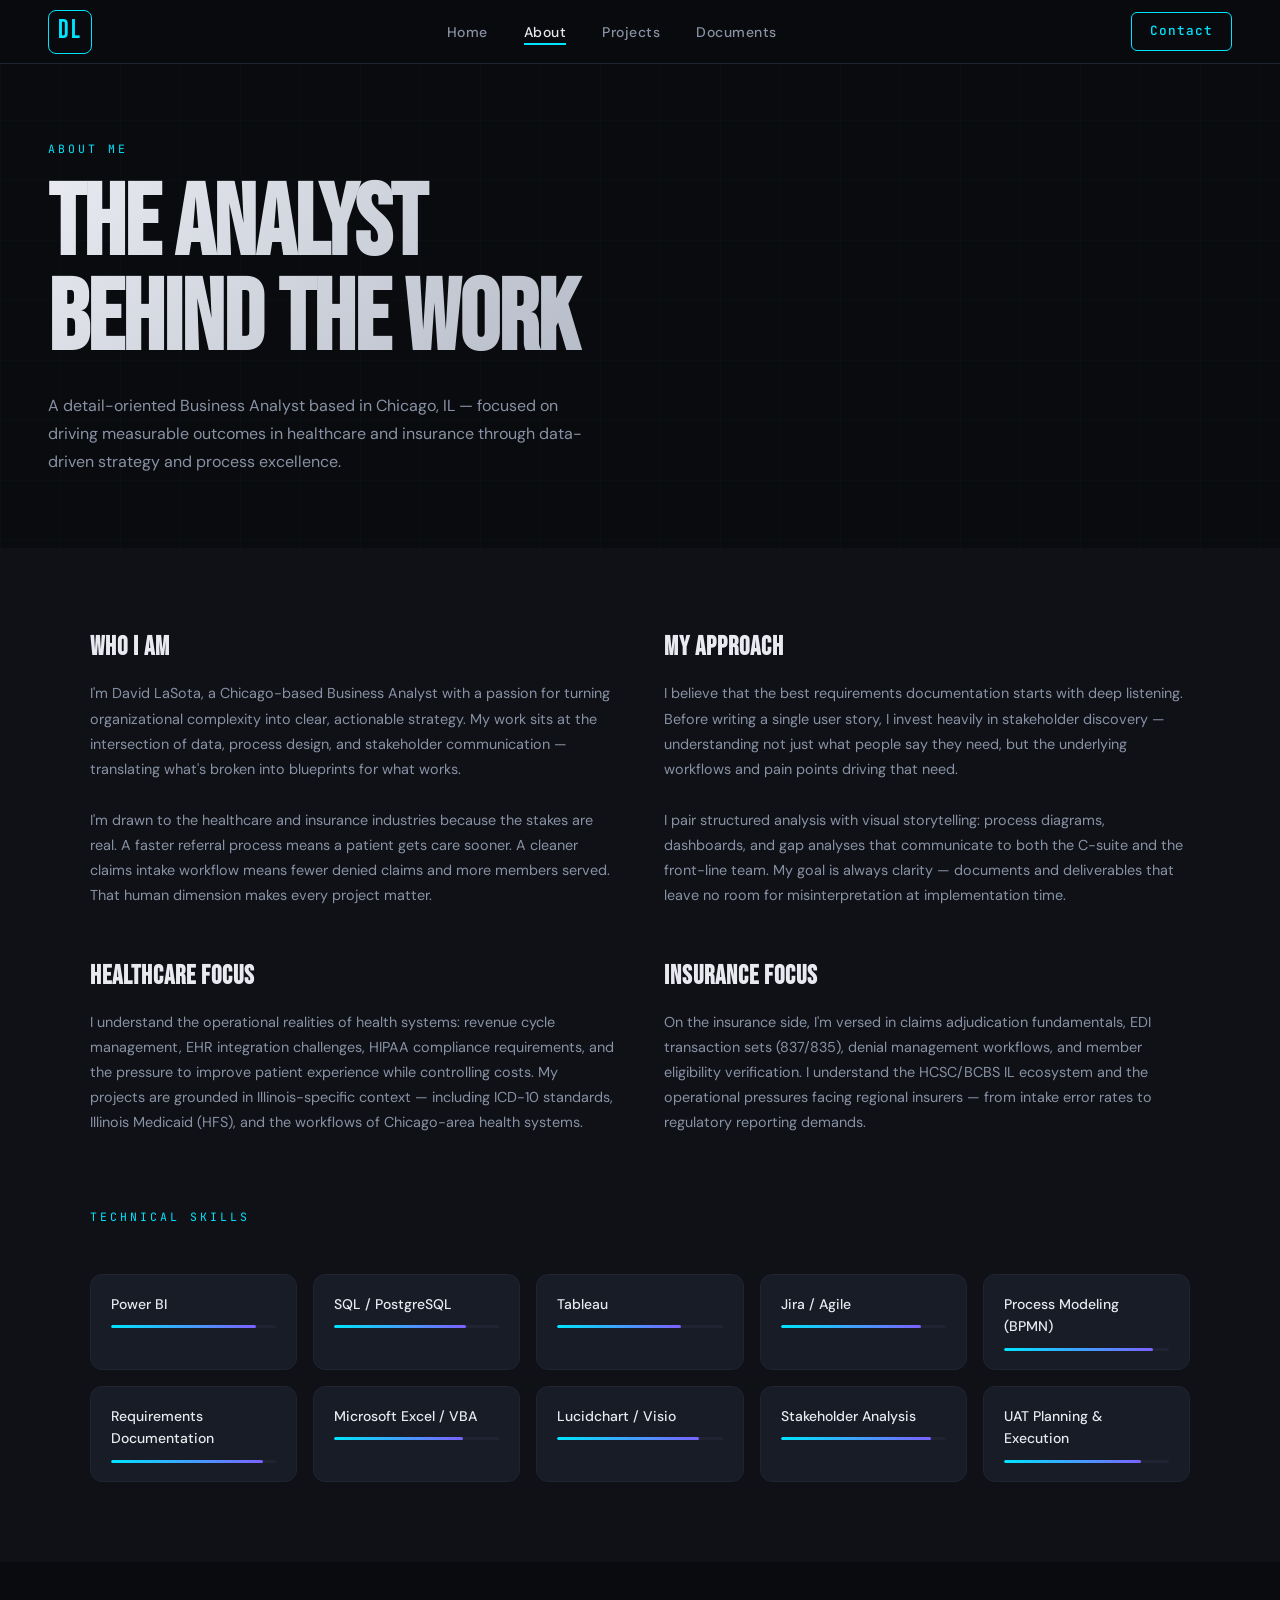
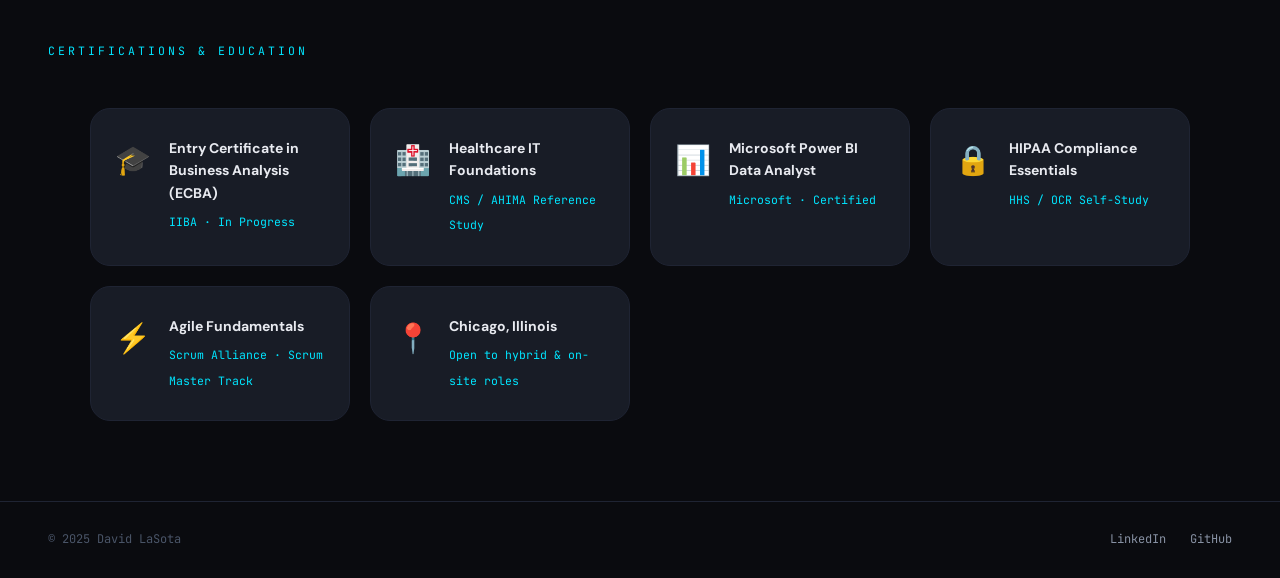
==== about.html @ 60f1cc3e "Add files via upload" ====
<!DOCTYPE html>
<html lang="en">
<head>
  <meta charset="UTF-8" />
  <meta name="viewport" content="width=device-width, initial-scale=1.0"/>
  <title>About | David LaSota</title>
  <link rel="preconnect" href="https://fonts.googleapis.com">
  <link rel="preconnect" href="https://fonts.gstatic.com" crossorigin>
  <link href="https://fonts.googleapis.com/css2?family=Bebas+Neue&family=DM+Sans:wght@300;400;500&family=JetBrains+Mono:wght@400;500&display=swap" rel="stylesheet">
  <link rel="stylesheet" href="style.css">
</head>
<body>

  <nav class="navbar">
    <div class="nav-logo">DL</div>
    <ul class="nav-links">
      <li><a href="index.html">Home</a></li>
      <li><a href="about.html" class="active">About</a></li>
      <li><a href="projects.html">Projects</a></li>
      <li><a href="documents.html">Documents</a></li>
    </ul>
    <a href="mailto:david.lasota@email.com" class="nav-cta">Contact</a>
  </nav>

  <!-- PAGE HERO -->
  <section class="page-hero">
    <div class="page-hero-inner">
      <div class="page-tag animate-in" style="animation-delay:0.1s">About Me</div>
      <h1 class="page-title animate-in" style="animation-delay:0.2s">The Analyst<br>Behind the Work</h1>
      <p class="page-desc animate-in" style="animation-delay:0.35s">
        A detail-oriented Business Analyst based in Chicago, IL — focused on driving measurable
        outcomes in healthcare and insurance through data-driven strategy and process excellence.
      </p>
    </div>
  </section>

  <!-- ABOUT BODY -->
  <section class="about-body">
    <div class="about-grid">
      <div class="about-block animate-slide" style="animation-delay:0.1s">
        <h3>Who I Am</h3>
        <p>
          I'm David LaSota, a Chicago-based Business Analyst with a passion for turning
          organizational complexity into clear, actionable strategy. My work sits at the
          intersection of data, process design, and stakeholder communication — translating
          what's broken into blueprints for what works.
        </p>
        <br>
        <p>
          I'm drawn to the healthcare and insurance industries because the stakes are real.
          A faster referral process means a patient gets care sooner. A cleaner claims intake
          workflow means fewer denied claims and more members served. That human dimension
          makes every project matter.
        </p>
      </div>

      <div class="about-block animate-slide" style="animation-delay:0.25s">
        <h3>My Approach</h3>
        <p>
          I believe that the best requirements documentation starts with deep listening.
          Before writing a single user story, I invest heavily in stakeholder discovery —
          understanding not just what people say they need, but the underlying workflows
          and pain points driving that need.
        </p>
        <br>
        <p>
          I pair structured analysis with visual storytelling: process diagrams, dashboards,
          and gap analyses that communicate to both the C-suite and the front-line team.
          My goal is always clarity — documents and deliverables that leave no room for
          misinterpretation at implementation time.
        </p>
      </div>

      <div class="about-block animate-slide" style="animation-delay:0.4s">
        <h3>Healthcare Focus</h3>
        <p>
          I understand the operational realities of health systems: revenue cycle management,
          EHR integration challenges, HIPAA compliance requirements, and the pressure to
          improve patient experience while controlling costs. My projects are grounded in
          Illinois-specific context — including ICD-10 standards, Illinois Medicaid (HFS),
          and the workflows of Chicago-area health systems.
        </p>
      </div>

      <div class="about-block animate-slide" style="animation-delay:0.55s">
        <h3>Insurance Focus</h3>
        <p>
          On the insurance side, I'm versed in claims adjudication fundamentals, EDI
          transaction sets (837/835), denial management workflows, and member eligibility
          verification. I understand the HCSC/BCBS IL ecosystem and the operational pressures
          facing regional insurers — from intake error rates to regulatory reporting demands.
        </p>
      </div>
    </div>

    <!-- SKILLS -->
    <div class="skills-section">
      <div class="section-label">Technical Skills</div>
      <div class="skills-grid">
        <div class="skill-item animate-slide" style="animation-delay:0.1s">
          <div class="skill-name">Power BI</div>
          <div class="skill-bar"><div class="skill-fill" style="width:88%"></div></div>
        </div>
        <div class="skill-item animate-slide" style="animation-delay:0.15s">
          <div class="skill-name">SQL / PostgreSQL</div>
          <div class="skill-bar"><div class="skill-fill" style="width:80%"></div></div>
        </div>
        <div class="skill-item animate-slide" style="animation-delay:0.2s">
          <div class="skill-name">Tableau</div>
          <div class="skill-bar"><div class="skill-fill" style="width:75%"></div></div>
        </div>
        <div class="skill-item animate-slide" style="animation-delay:0.25s">
          <div class="skill-name">Jira / Agile</div>
          <div class="skill-bar"><div class="skill-fill" style="width:85%"></div></div>
        </div>
        <div class="skill-item animate-slide" style="animation-delay:0.3s">
          <div class="skill-name">Process Modeling (BPMN)</div>
          <div class="skill-bar"><div class="skill-fill" style="width:90%"></div></div>
        </div>
        <div class="skill-item animate-slide" style="animation-delay:0.35s">
          <div class="skill-name">Requirements Documentation</div>
          <div class="skill-bar"><div class="skill-fill" style="width:92%"></div></div>
        </div>
        <div class="skill-item animate-slide" style="animation-delay:0.4s">
          <div class="skill-name">Microsoft Excel / VBA</div>
          <div class="skill-bar"><div class="skill-fill" style="width:78%"></div></div>
        </div>
        <div class="skill-item animate-slide" style="animation-delay:0.45s">
          <div class="skill-name">Lucidchart / Visio</div>
          <div class="skill-bar"><div class="skill-fill" style="width:86%"></div></div>
        </div>
        <div class="skill-item animate-slide" style="animation-delay:0.5s">
          <div class="skill-name">Stakeholder Analysis</div>
          <div class="skill-bar"><div class="skill-fill" style="width:91%"></div></div>
        </div>
        <div class="skill-item animate-slide" style="animation-delay:0.55s">
          <div class="skill-name">UAT Planning & Execution</div>
          <div class="skill-bar"><div class="skill-fill" style="width:83%"></div></div>
        </div>
      </div>
    </div>
  </section>

  <!-- CERTIFICATIONS -->
  <section class="cert-section">
    <div class="section-label">Certifications &amp; Education</div>
    <div class="cert-grid">
      <div class="cert-card animate-slide" style="animation-delay:0.1s">
        <div class="cert-icon">🎓</div>
        <div class="cert-info">
          <strong>Entry Certificate in Business Analysis (ECBA)</strong>
          <span>IIBA · In Progress</span>
        </div>
      </div>
      <div class="cert-card animate-slide" style="animation-delay:0.2s">
        <div class="cert-icon">🏥</div>
        <div class="cert-info">
          <strong>Healthcare IT Foundations</strong>
          <span>CMS / AHIMA Reference Study</span>
        </div>
      </div>
      <div class="cert-card animate-slide" style="animation-delay:0.3s">
        <div class="cert-icon">📊</div>
        <div class="cert-info">
          <strong>Microsoft Power BI Data Analyst</strong>
          <span>Microsoft · Certified</span>
        </div>
      </div>
      <div class="cert-card animate-slide" style="animation-delay:0.4s">
        <div class="cert-icon">🔒</div>
        <div class="cert-info">
          <strong>HIPAA Compliance Essentials</strong>
          <span>HHS / OCR Self-Study</span>
        </div>
      </div>
      <div class="cert-card animate-slide" style="animation-delay:0.5s">
        <div class="cert-icon">⚡</div>
        <div class="cert-info">
          <strong>Agile Fundamentals</strong>
          <span>Scrum Alliance · Scrum Master Track</span>
        </div>
      </div>
      <div class="cert-card animate-slide" style="animation-delay:0.6s">
        <div class="cert-icon">📍</div>
        <div class="cert-info">
          <strong>Chicago, Illinois</strong>
          <span>Open to hybrid &amp; on-site roles</span>
        </div>
      </div>
    </div>
  </section>

  <footer>
    <span>© 2025 David LaSota</span>
    <div class="footer-links">
      <a href="https://linkedin.com" target="_blank">LinkedIn</a>
      <a href="https://github.com" target="_blank">GitHub</a>
    </div>
  </footer>

</body>
</html>
---- style.css ----
/* ===========================
   DAVID LASOTA PORTFOLIO
   Dark · Bold · Modern
   =========================== */

*, *::before, *::after { box-sizing: border-box; margin: 0; padding: 0; }

:root {
  --bg:        #0a0b0f;
  --bg2:       #0f1117;
  --bg3:       #13161e;
  --surface:   #181c26;
  --border:    #1f2433;
  --accent:    #00e5ff;
  --accent2:   #ff4d6d;
  --accent3:   #7b61ff;
  --text:      #e8eaf0;
  --text-dim:  #8892a4;
  --text-mute: #4a5568;
  --font-display: 'Bebas Neue', sans-serif;
  --font-body:    'DM Sans', sans-serif;
  --font-mono:    'JetBrains Mono', monospace;
  --radius:    12px;
  --radius-lg: 20px;
}

html { scroll-behavior: smooth; }

body {
  background: var(--bg);
  color: var(--text);
  font-family: var(--font-body);
  font-size: 16px;
  line-height: 1.6;
  overflow-x: hidden;
}

a { color: inherit; text-decoration: none; }
img { max-width: 100%; }

/* ── SCROLLBAR ── */
::-webkit-scrollbar { width: 6px; }
::-webkit-scrollbar-track { background: var(--bg); }
::-webkit-scrollbar-thumb { background: var(--border); border-radius: 3px; }

/* ══════════════════════════
   NAVBAR
══════════════════════════ */
.navbar {
  position: fixed;
  top: 0; left: 0; right: 0;
  z-index: 100;
  display: flex;
  align-items: center;
  justify-content: space-between;
  padding: 0 48px;
  height: 64px;
  background: rgba(10, 11, 15, 0.85);
  backdrop-filter: blur(20px);
  border-bottom: 1px solid var(--border);
}

.nav-logo {
  font-family: var(--font-display);
  font-size: 1.6rem;
  letter-spacing: 2px;
  color: var(--accent);
  width: 44px;
  height: 44px;
  border: 1.5px solid var(--accent);
  display: flex;
  align-items: center;
  justify-content: center;
  border-radius: 8px;
}

.nav-links {
  display: flex;
  list-style: none;
  gap: 36px;
}

.nav-links a {
  font-size: 0.875rem;
  font-weight: 500;
  color: var(--text-dim);
  letter-spacing: 0.5px;
  transition: color 0.2s;
  position: relative;
}

.nav-links a::after {
  content: '';
  position: absolute;
  bottom: -4px; left: 0;
  width: 0; height: 1.5px;
  background: var(--accent);
  transition: width 0.25s ease;
}

.nav-links a:hover, .nav-links a.active {
  color: var(--text);
}
.nav-links a:hover::after, .nav-links a.active::after {
  width: 100%;
}

.nav-cta {
  font-size: 0.8rem;
  font-weight: 500;
  font-family: var(--font-mono);
  letter-spacing: 1px;
  color: var(--accent);
  border: 1px solid var(--accent);
  padding: 8px 18px;
  border-radius: 6px;
  transition: background 0.2s, color 0.2s;
}
.nav-cta:hover {
  background: var(--accent);
  color: var(--bg);
}

/* ══════════════════════════
   HERO
══════════════════════════ */
.hero {
  min-height: 100vh;
  display: flex;
  flex-direction: column;
  justify-content: center;
  padding: 120px 48px 80px;
  position: relative;
  overflow: hidden;
}

.hero-bg-grid {
  position: absolute;
  inset: 0;
  background-image:
    linear-gradient(rgba(0,229,255,0.03) 1px, transparent 1px),
    linear-gradient(90deg, rgba(0,229,255,0.03) 1px, transparent 1px);
  background-size: 60px 60px;
  pointer-events: none;
}

.hero-accent-line {
  position: absolute;
  top: 0; left: 48px;
  width: 1px;
  height: 100%;
  background: linear-gradient(to bottom, transparent, var(--accent), transparent);
  opacity: 0.3;
}

.hero-tag {
  display: inline-flex;
  align-items: center;
  gap: 8px;
  font-family: var(--font-mono);
  font-size: 0.78rem;
  color: var(--accent);
  letter-spacing: 2px;
  text-transform: uppercase;
  margin-bottom: 24px;
}

.dot {
  width: 6px; height: 6px;
  border-radius: 50%;
  background: var(--accent);
  animation: pulse 2s ease-in-out infinite;
}

@keyframes pulse {
  0%, 100% { opacity: 1; transform: scale(1); }
  50% { opacity: 0.4; transform: scale(0.7); }
}

.hero-name {
  font-family: var(--font-display);
  font-size: clamp(72px, 12vw, 160px);
  line-height: 0.9;
  letter-spacing: -2px;
  color: var(--text);
  margin-bottom: 32px;
  background: linear-gradient(135deg, #e8eaf0 0%, #8892a4 100%);
  -webkit-background-clip: text;
  -webkit-text-fill-color: transparent;
  background-clip: text;
}

.hero-sub {
  font-size: 1.15rem;
  color: var(--text-dim);
  font-weight: 300;
  line-height: 1.7;
  max-width: 480px;
  margin-bottom: 44px;
}

.accent {
  color: var(--accent);
  font-weight: 500;
  -webkit-text-fill-color: var(--accent);
}

.hero-actions {
  display: flex;
  gap: 16px;
  margin-bottom: 80px;
}

.btn-primary {
  background: var(--accent);
  color: var(--bg);
  font-family: var(--font-mono);
  font-size: 0.82rem;
  font-weight: 500;
  letter-spacing: 1px;
  padding: 14px 28px;
  border-radius: 8px;
  transition: transform 0.2s, box-shadow 0.2s;
}
.btn-primary:hover {
  transform: translateY(-2px);
  box-shadow: 0 8px 30px rgba(0,229,255,0.3);
}

.btn-ghost {
  color: var(--text-dim);
  font-family: var(--font-mono);
  font-size: 0.82rem;
  letter-spacing: 1px;
  padding: 14px 28px;
  border-radius: 8px;
  border: 1px solid var(--border);
  transition: border-color 0.2s, color 0.2s;
}
.btn-ghost:hover {
  border-color: var(--text-dim);
  color: var(--text);
}

.hero-stats {
  display: flex;
  align-items: center;
  gap: 40px;
  padding: 28px 0;
  border-top: 1px solid var(--border);
  max-width: 480px;
}

.stat { display: flex; flex-direction: column; }
.stat-num {
  font-family: var(--font-display);
  font-size: 2rem;
  color: var(--accent);
  line-height: 1;
}
.stat-label {
  font-size: 0.75rem;
  color: var(--text-mute);
  letter-spacing: 0.5px;
  margin-top: 4px;
}
.stat-divider {
  width: 1px;
  height: 36px;
  background: var(--border);
}

/* ══════════════════════════
   PILLARS
══════════════════════════ */
.pillars {
  padding: 100px 48px;
  background: var(--bg2);
  position: relative;
}

.section-label {
  font-family: var(--font-mono);
  font-size: 0.72rem;
  letter-spacing: 3px;
  text-transform: uppercase;
  color: var(--accent);
  margin-bottom: 48px;
}

.pillars-grid {
  display: grid;
  grid-template-columns: repeat(auto-fit, minmax(280px, 1fr));
  gap: 24px;
}

.pillar-card {
  background: var(--surface);
  border: 1px solid var(--border);
  border-radius: var(--radius-lg);
  padding: 36px 32px;
  transition: border-color 0.3s, transform 0.3s;
  position: relative;
  overflow: hidden;
}

.pillar-card::before {
  content: '';
  position: absolute;
  top: 0; left: 0; right: 0;
  height: 2px;
  background: linear-gradient(90deg, var(--accent), var(--accent3));
  transform: scaleX(0);
  transform-origin: left;
  transition: transform 0.4s ease;
}

.pillar-card:hover {
  border-color: rgba(0,229,255,0.3);
  transform: translateY(-4px);
}
.pillar-card:hover::before {
  transform: scaleX(1);
}

.pillar-icon {
  width: 52px; height: 52px;
  border-radius: 12px;
  background: rgba(0,229,255,0.08);
  border: 1px solid rgba(0,229,255,0.15);
  display: flex;
  align-items: center;
  justify-content: center;
  color: var(--accent);
  margin-bottom: 24px;
}

.pillar-card h3 {
  font-family: var(--font-display);
  font-size: 1.8rem;
  letter-spacing: 1px;
  color: var(--text);
  margin-bottom: 14px;
}

.pillar-card p {
  font-size: 0.9rem;
  color: var(--text-dim);
  line-height: 1.7;
  margin-bottom: 24px;
}

.pillar-skills {
  display: flex;
  flex-wrap: wrap;
  gap: 8px;
}

.pillar-skills span {
  font-family: var(--font-mono);
  font-size: 0.72rem;
  color: var(--accent);
  border: 1px solid rgba(0,229,255,0.2);
  padding: 4px 10px;
  border-radius: 4px;
  background: rgba(0,229,255,0.05);
}

/* ══════════════════════════
   INDUSTRIES
══════════════════════════ */
.industries {
  padding: 100px 48px;
  background: var(--bg);
}

.industries-grid {
  display: grid;
  grid-template-columns: 1fr 1fr;
  gap: 24px;
}

.industry-card {
  position: relative;
  border-radius: var(--radius-lg);
  padding: 52px 48px;
  overflow: hidden;
  border: 1px solid var(--border);
  min-height: 380px;
  display: flex;
  align-items: flex-end;
  transition: border-color 0.3s;
}

.industry-card.healthcare {
  background: linear-gradient(135deg, #0d1f2d 0%, #0a1520 100%);
}

.industry-card.insurance {
  background: linear-gradient(135deg, #1a0d2d 0%, #12091e 100%);
}

.industry-card.healthcare:hover { border-color: rgba(0,229,255,0.4); }
.industry-card.insurance:hover { border-color: rgba(123,97,255,0.4); }

.industry-bg-text {
  position: absolute;
  top: 20px; right: -10px;
  font-family: var(--font-display);
  font-size: 7rem;
  letter-spacing: 8px;
  color: rgba(255,255,255,0.03);
  pointer-events: none;
  user-select: none;
  white-space: nowrap;
}

.industry-content { position: relative; z-index: 1; width: 100%; }

.industry-tag {
  display: inline-block;
  font-family: var(--font-mono);
  font-size: 0.7rem;
  letter-spacing: 2px;
  text-transform: uppercase;
  padding: 4px 12px;
  border-radius: 4px;
  margin-bottom: 20px;
}

.healthcare .industry-tag {
  background: rgba(0,229,255,0.1);
  color: var(--accent);
  border: 1px solid rgba(0,229,255,0.2);
}

.insurance .industry-tag {
  background: rgba(123,97,255,0.1);
  color: var(--accent3);
  border: 1px solid rgba(123,97,255,0.2);
}

.industry-content h2 {
  font-family: var(--font-display);
  font-size: 2.8rem;
  line-height: 1.05;
  letter-spacing: 1px;
  color: var(--text);
  margin-bottom: 14px;
}

.industry-content p {
  font-size: 0.875rem;
  color: var(--text-dim);
  line-height: 1.7;
  max-width: 360px;
  margin-bottom: 28px;
}

.industry-metrics {
  display: flex;
  gap: 32px;
  margin-bottom: 28px;
}

.industry-metrics div {
  display: flex;
  flex-direction: column;
}

.industry-metrics span {
  font-family: var(--font-mono);
  font-size: 0.9rem;
  font-weight: 500;
  color: var(--text);
}

.industry-metrics small {
  font-size: 0.72rem;
  color: var(--text-mute);
  margin-top: 2px;
}

.industry-link {
  font-family: var(--font-mono);
  font-size: 0.8rem;
  letter-spacing: 1px;
  transition: letter-spacing 0.2s;
}

.healthcare .industry-link { color: var(--accent); }
.insurance .industry-link { color: var(--accent3); }

.industry-card:hover .industry-link { letter-spacing: 2px; }

/* ══════════════════════════
   CONTACT STRIP
══════════════════════════ */
.contact-strip {
  background: var(--bg3);
  border-top: 1px solid var(--border);
  border-bottom: 1px solid var(--border);
  padding: 72px 48px;
}

.contact-strip-inner {
  display: flex;
  align-items: center;
  justify-content: space-between;
  gap: 32px;
  max-width: 900px;
  margin: 0 auto;
}

.contact-strip h2 {
  font-family: var(--font-display);
  font-size: 2.2rem;
  letter-spacing: 1px;
  color: var(--text);
  margin-bottom: 8px;
}

.contact-strip p {
  color: var(--text-dim);
  font-size: 0.9rem;
}

/* ══════════════════════════
   FOOTER
══════════════════════════ */
footer {
  padding: 28px 48px;
  display: flex;
  align-items: center;
  justify-content: space-between;
  background: var(--bg);
  border-top: 1px solid var(--border);
}

footer span {
  font-family: var(--font-mono);
  font-size: 0.75rem;
  color: var(--text-mute);
}

.footer-links {
  display: flex;
  gap: 24px;
}

.footer-links a {
  font-family: var(--font-mono);
  font-size: 0.75rem;
  color: var(--text-dim);
  transition: color 0.2s;
}
.footer-links a:hover { color: var(--accent); }

/* ══════════════════════════
   ABOUT PAGE
══════════════════════════ */
.page-hero {
  padding: 140px 48px 72px;
  background: var(--bg);
  position: relative;
  overflow: hidden;
}

.page-hero::before {
  content: '';
  position: absolute;
  inset: 0;
  background-image:
    linear-gradient(rgba(0,229,255,0.02) 1px, transparent 1px),
    linear-gradient(90deg, rgba(0,229,255,0.02) 1px, transparent 1px);
  background-size: 60px 60px;
}

.page-hero-inner { position: relative; z-index: 1; }

.page-tag {
  font-family: var(--font-mono);
  font-size: 0.72rem;
  letter-spacing: 3px;
  text-transform: uppercase;
  color: var(--accent);
  margin-bottom: 20px;
}

.page-title {
  font-family: var(--font-display);
  font-size: clamp(52px, 8vw, 100px);
  line-height: 0.95;
  letter-spacing: -1px;
  background: linear-gradient(135deg, #e8eaf0 0%, #8892a4 100%);
  -webkit-background-clip: text;
  -webkit-text-fill-color: transparent;
  background-clip: text;
  margin-bottom: 24px;
}

.page-desc {
  font-size: 1rem;
  color: var(--text-dim);
  max-width: 540px;
  line-height: 1.75;
}

/* About sections */
.about-body {
  padding: 80px 48px;
  background: var(--bg2);
}

.about-grid {
  display: grid;
  grid-template-columns: 1fr 1fr;
  gap: 48px;
  max-width: 1100px;
  margin: 0 auto 72px;
}

.about-block h3 {
  font-family: var(--font-display);
  font-size: 1.6rem;
  letter-spacing: 1px;
  color: var(--text);
  margin-bottom: 12px;
}

.about-block p {
  font-size: 0.9rem;
  color: var(--text-dim);
  line-height: 1.75;
}

.skills-section {
  max-width: 1100px;
  margin: 0 auto;
}

.skills-section h3 {
  font-family: var(--font-display);
  font-size: 1.6rem;
  color: var(--text);
  margin-bottom: 28px;
}

.skills-grid {
  display: grid;
  grid-template-columns: repeat(auto-fill, minmax(200px, 1fr));
  gap: 16px;
}

.skill-item {
  background: var(--surface);
  border: 1px solid var(--border);
  border-radius: var(--radius);
  padding: 18px 20px;
  transition: border-color 0.2s;
}

.skill-item:hover { border-color: rgba(0,229,255,0.3); }

.skill-name {
  font-size: 0.875rem;
  font-weight: 500;
  color: var(--text);
  margin-bottom: 10px;
}

.skill-bar {
  height: 3px;
  background: var(--border);
  border-radius: 2px;
  overflow: hidden;
}

.skill-fill {
  height: 100%;
  border-radius: 2px;
  background: linear-gradient(90deg, var(--accent), var(--accent3));
  animation: fillBar 1.2s ease forwards;
  transform-origin: left;
}

@keyframes fillBar {
  from { transform: scaleX(0); }
  to { transform: scaleX(1); }
}

.cert-section {
  padding: 80px 48px;
  background: var(--bg);
}

.cert-grid {
  display: grid;
  grid-template-columns: repeat(auto-fit, minmax(240px, 1fr));
  gap: 20px;
  max-width: 1100px;
  margin: 0 auto;
}

.cert-card {
  background: var(--surface);
  border: 1px solid var(--border);
  border-radius: var(--radius-lg);
  padding: 28px 24px;
  display: flex;
  gap: 18px;
  align-items: flex-start;
  transition: border-color 0.3s, transform 0.3s;
}

.cert-card:hover {
  border-color: rgba(0,229,255,0.3);
  transform: translateY(-3px);
}

.cert-icon {
  font-size: 1.8rem;
  flex-shrink: 0;
}

.cert-info strong {
  display: block;
  font-size: 0.875rem;
  color: var(--text);
  margin-bottom: 4px;
}

.cert-info span {
  font-family: var(--font-mono);
  font-size: 0.72rem;
  color: var(--accent);
}

/* ══════════════════════════
   PROJECTS PAGE
══════════════════════════ */
.projects-body {
  padding: 80px 48px;
  background: var(--bg2);
}

.projects-filter {
  display: flex;
  gap: 12px;
  margin-bottom: 52px;
  flex-wrap: wrap;
}

.filter-btn {
  font-family: var(--font-mono);
  font-size: 0.75rem;
  letter-spacing: 1px;
  text-transform: uppercase;
  padding: 8px 18px;
  border-radius: 6px;
  border: 1px solid var(--border);
  color: var(--text-dim);
  background: transparent;
  cursor: pointer;
  transition: all 0.2s;
}

.filter-btn:hover, .filter-btn.active {
  border-color: var(--accent);
  color: var(--accent);
  background: rgba(0,229,255,0.05);
}

.projects-grid {
  display: grid;
  grid-template-columns: repeat(auto-fill, minmax(340px, 1fr));
  gap: 28px;
}

.project-card {
  background: var(--surface);
  border: 1px solid var(--border);
  border-radius: var(--radius-lg);
  overflow: hidden;
  transition: border-color 0.3s, transform 0.3s;
}

.project-card:hover {
  border-color: rgba(0,229,255,0.3);
  transform: translateY(-5px);
}

.project-header {
  padding: 28px 28px 0;
  display: flex;
  align-items: flex-start;
  justify-content: space-between;
  gap: 16px;
}

.project-badge {
  font-family: var(--font-mono);
  font-size: 0.68rem;
  letter-spacing: 1.5px;
  text-transform: uppercase;
  padding: 4px 10px;
  border-radius: 4px;
}

.badge-health {
  background: rgba(0,229,255,0.1);
  color: var(--accent);
  border: 1px solid rgba(0,229,255,0.2);
}

.badge-insurance {
  background: rgba(123,97,255,0.1);
  color: var(--accent3);
  border: 1px solid rgba(123,97,255,0.2);
}

.badge-both {
  background: rgba(255,77,109,0.1);
  color: var(--accent2);
  border: 1px solid rgba(255,77,109,0.2);
}

.project-icon {
  font-size: 1.6rem;
}

.project-body {
  padding: 20px 28px 28px;
}

.project-body h3 {
  font-family: var(--font-display);
  font-size: 1.45rem;
  letter-spacing: 0.5px;
  color: var(--text);
  margin-bottom: 10px;
}

.project-body p {
  font-size: 0.875rem;
  color: var(--text-dim);
  line-height: 1.7;
  margin-bottom: 20px;
}

.project-tags {
  display: flex;
  flex-wrap: wrap;
  gap: 8px;
  margin-bottom: 24px;
}

.project-tags span {
  font-family: var(--font-mono);
  font-size: 0.68rem;
  color: var(--text-mute);
  border: 1px solid var(--border);
  padding: 3px 8px;
  border-radius: 3px;
}

.project-links {
  display: flex;
  gap: 14px;
  border-top: 1px solid var(--border);
  padding-top: 20px;
}

.project-links a {
  font-family: var(--font-mono);
  font-size: 0.75rem;
  letter-spacing: 0.5px;
  color: var(--text-dim);
  transition: color 0.2s;
}

.project-links a:hover { color: var(--accent); }

/* ══════════════════════════
   DOCUMENTS PAGE
══════════════════════════ */
.documents-body {
  padding: 80px 48px;
  background: var(--bg2);
}

.docs-category {
  margin-bottom: 64px;
}

.docs-category-title {
  font-family: var(--font-display);
  font-size: 1.6rem;
  letter-spacing: 1px;
  color: var(--text);
  margin-bottom: 24px;
  padding-bottom: 16px;
  border-bottom: 1px solid var(--border);
}

.docs-grid {
  display: grid;
  grid-template-columns: repeat(auto-fill, minmax(280px, 1fr));
  gap: 20px;
}

.doc-card {
  background: var(--surface);
  border: 1px solid var(--border);
  border-radius: var(--radius);
  padding: 24px;
  display: flex;
  gap: 18px;
  align-items: flex-start;
  transition: border-color 0.3s, transform 0.3s;
  cursor: pointer;
}

.doc-card:hover {
  border-color: rgba(0,229,255,0.3);
  transform: translateY(-3px);
}

.doc-type-icon {
  width: 44px; height: 44px;
  border-radius: 10px;
  display: flex;
  align-items: center;
  justify-content: center;
  font-family: var(--font-mono);
  font-size: 0.65rem;
  font-weight: 500;
  letter-spacing: 0.5px;
  flex-shrink: 0;
}

.type-pdf { background: rgba(255,77,109,0.1); color: var(--accent2); border: 1px solid rgba(255,77,109,0.2); }
.type-ppt { background: rgba(255,150,50,0.1); color: #ff9632; border: 1px solid rgba(255,150,50,0.2); }
.type-xls { background: rgba(0,200,100,0.1); color: #00c864; border: 1px solid rgba(0,200,100,0.2); }
.type-doc { background: rgba(0,229,255,0.1); color: var(--accent); border: 1px solid rgba(0,229,255,0.2); }

.doc-info strong {
  display: block;
  font-size: 0.875rem;
  color: var(--text);
  margin-bottom: 5px;
  line-height: 1.4;
}

.doc-info span {
  font-size: 0.78rem;
  color: var(--text-mute);
}

/* ══════════════════════════
   ANIMATIONS
══════════════════════════ */
.animate-in {
  opacity: 0;
  transform: translateY(24px);
  animation: fadeUp 0.7s ease forwards;
}

.animate-slide {
  opacity: 0;
  transform: translateY(32px);
  animation: fadeUp 0.7s ease forwards;
}

@keyframes fadeUp {
  to { opacity: 1; transform: translateY(0); }
}

/* ══════════════════════════
   RESPONSIVE
══════════════════════════ */
@media (max-width: 900px) {
  .navbar { padding: 0 24px; }
  .hero, .pillars, .industries, .contact-strip,
  .about-body, .cert-section, .projects-body, .documents-body, .page-hero {
    padding-left: 24px;
    padding-right: 24px;
  }
  .industries-grid { grid-template-columns: 1fr; }
  .about-grid { grid-template-columns: 1fr; }
  .contact-strip-inner { flex-direction: column; align-items: flex-start; }
  .hero-stats { gap: 24px; }
  footer { padding: 20px 24px; }
}

@media (max-width: 600px) {
  .nav-links { display: none; }
  .hero-name { font-size: 14vw; }
  .hero-actions { flex-direction: column; }
  .hero-stats { flex-direction: column; gap: 16px; }
  .stat-divider { display: none; }
  .pillars-grid { grid-template-columns: 1fr; }
}
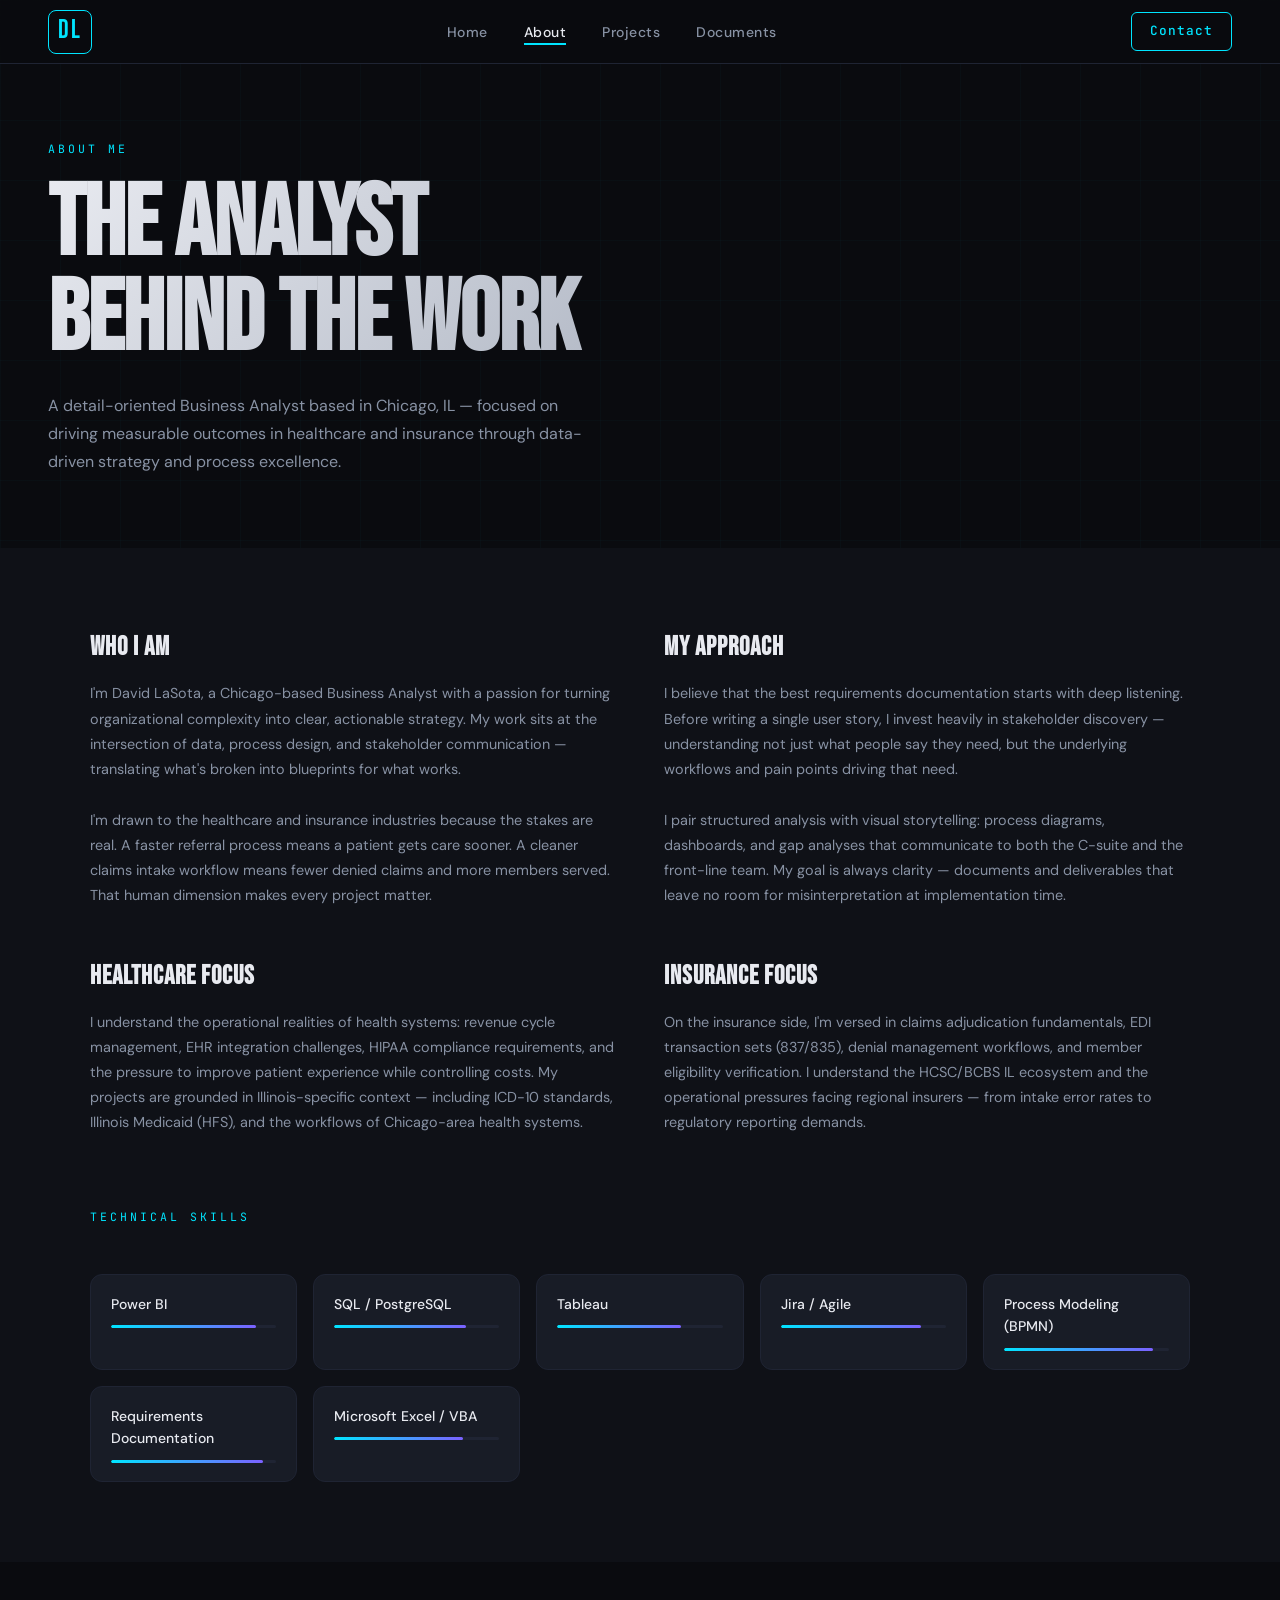
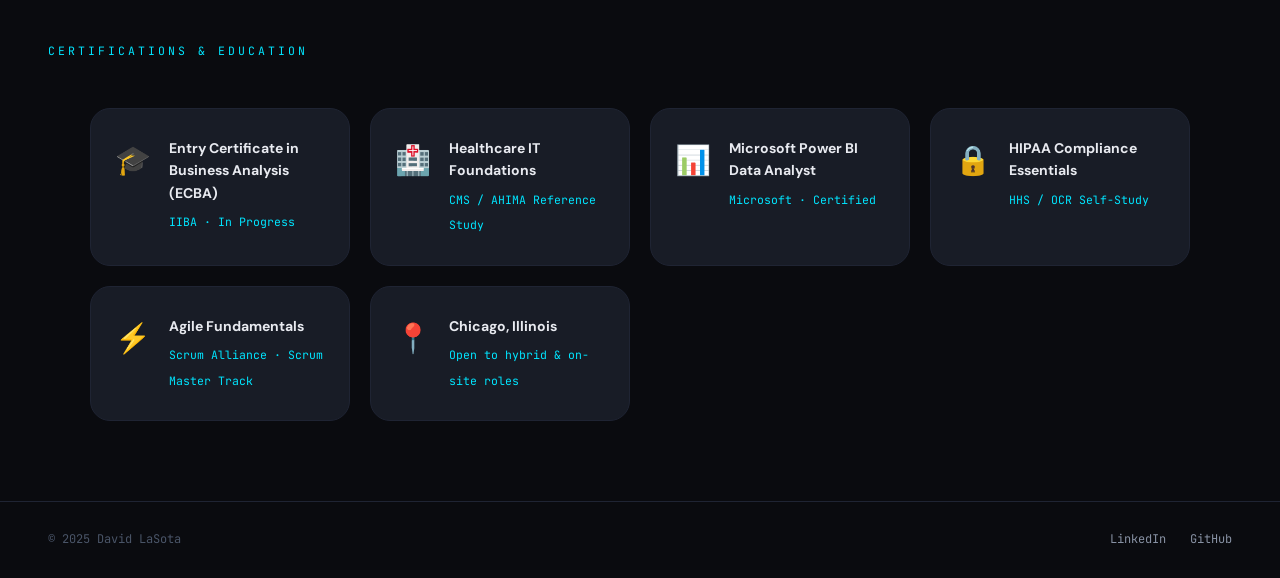
==== commit f51d7ddd: "Update about.html" ====
--- a/about.html
+++ b/about.html
@@ -19,7 +19,7 @@
       <li><a href="projects.html">Projects</a></li>
       <li><a href="documents.html">Documents</a></li>
     </ul>
-    <a href="mailto:david.lasota@email.com" class="nav-cta">Contact</a>
+    <a href="mailto:djlasota2@gmail.com" class="nav-cta">Contact</a>
   </nav>
 
   <!-- PAGE HERO -->
@@ -125,18 +125,6 @@
           <div class="skill-name">Microsoft Excel / VBA</div>
           <div class="skill-bar"><div class="skill-fill" style="width:78%"></div></div>
         </div>
-        <div class="skill-item animate-slide" style="animation-delay:0.45s">
-          <div class="skill-name">Lucidchart / Visio</div>
-          <div class="skill-bar"><div class="skill-fill" style="width:86%"></div></div>
-        </div>
-        <div class="skill-item animate-slide" style="animation-delay:0.5s">
-          <div class="skill-name">Stakeholder Analysis</div>
-          <div class="skill-bar"><div class="skill-fill" style="width:91%"></div></div>
-        </div>
-        <div class="skill-item animate-slide" style="animation-delay:0.55s">
-          <div class="skill-name">UAT Planning & Execution</div>
-          <div class="skill-bar"><div class="skill-fill" style="width:83%"></div></div>
-        </div>
       </div>
     </div>
   </section>
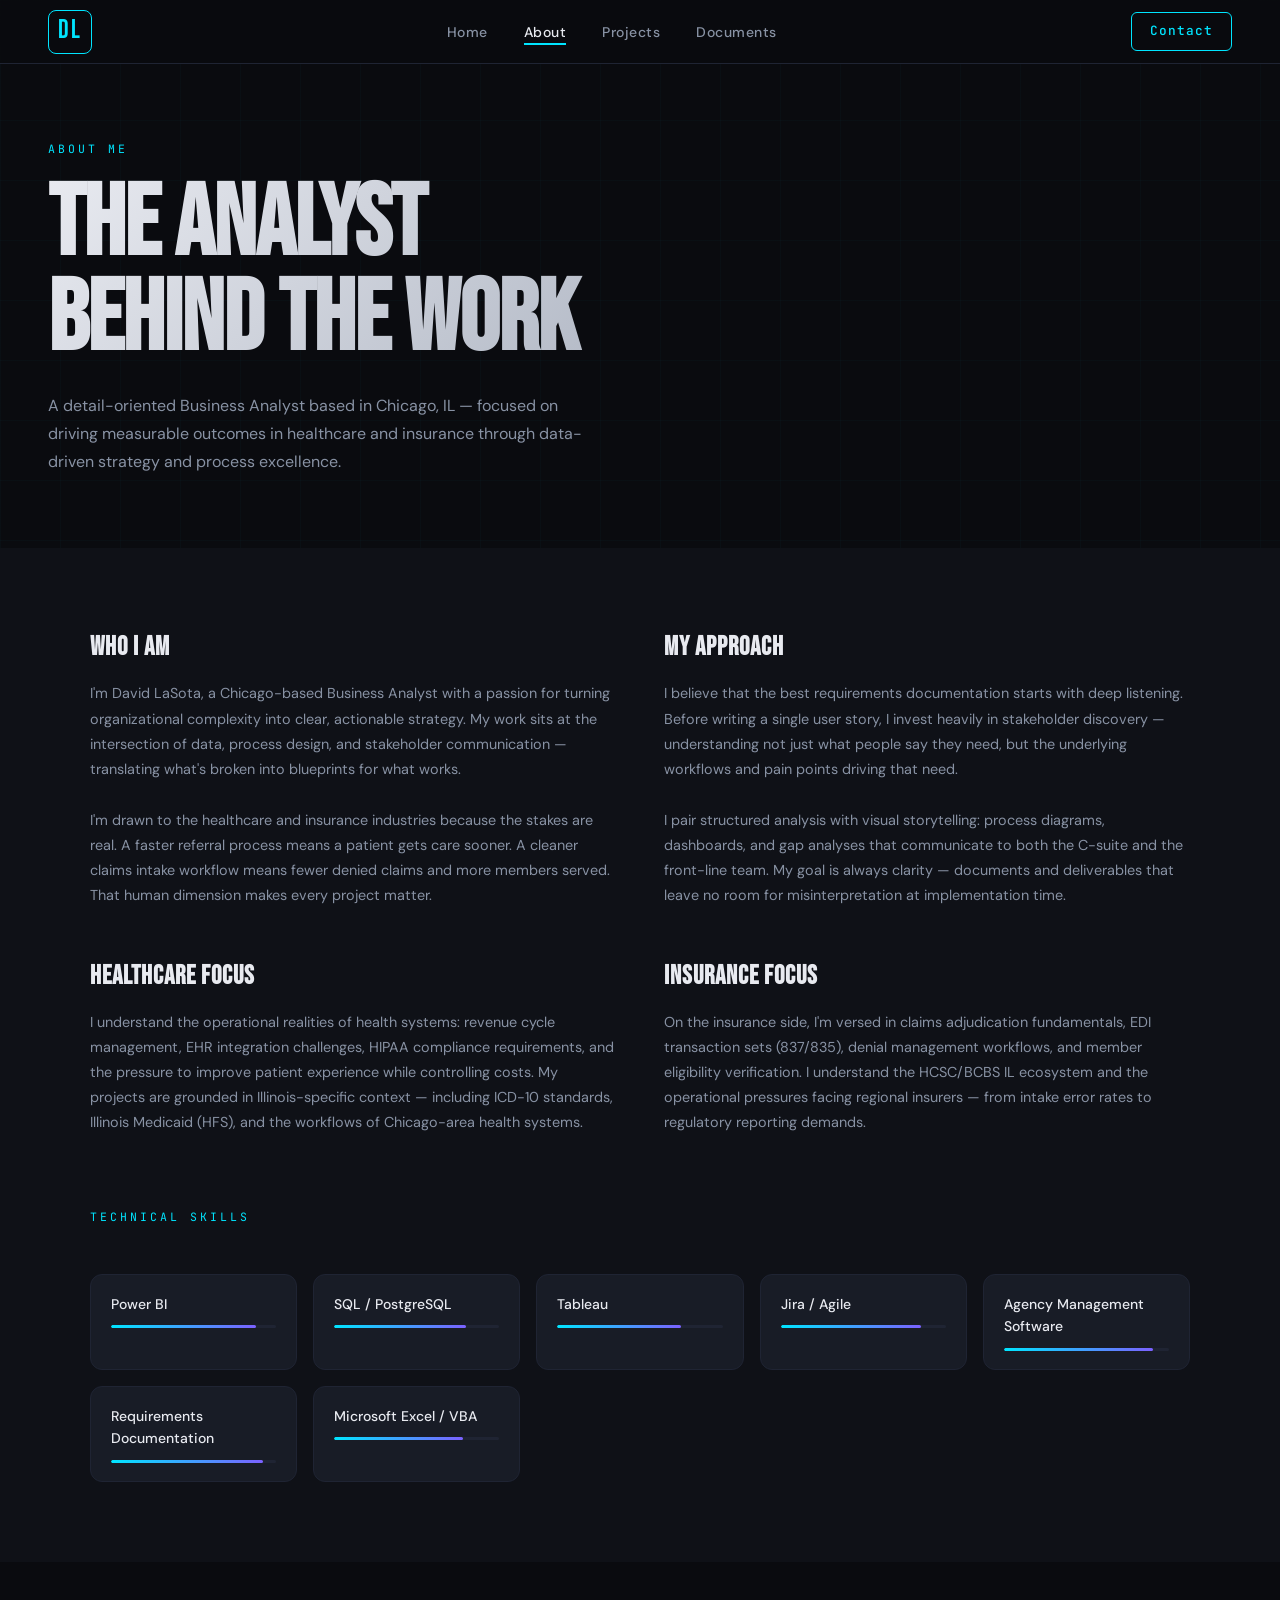
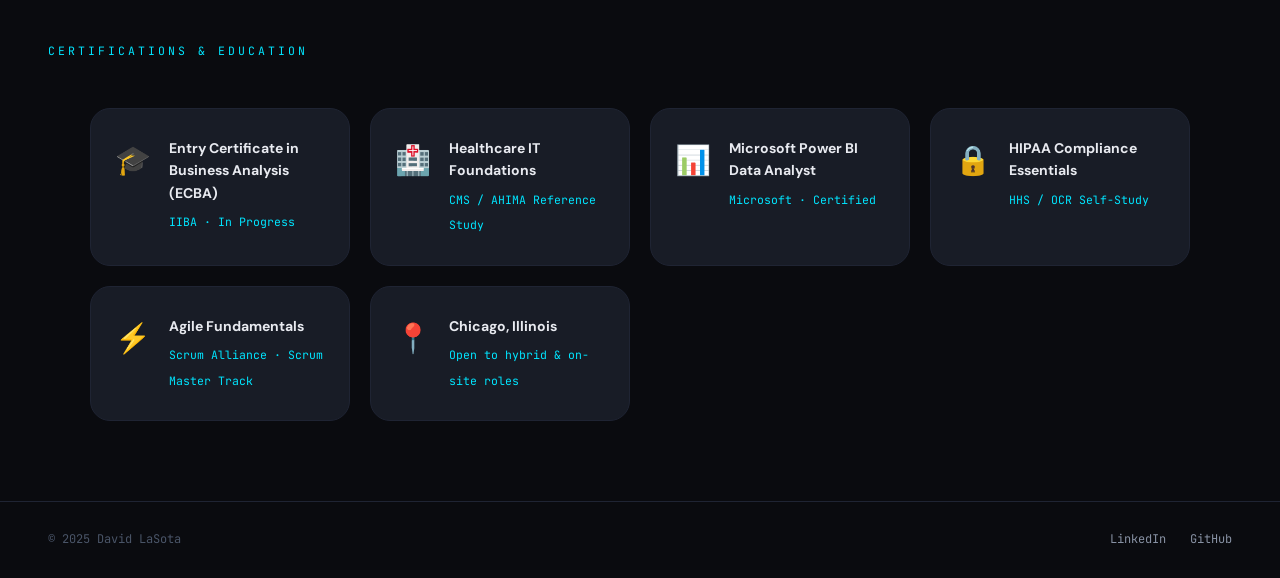
==== commit ce4ca6f3: "Updated Email Contact" ====
--- a/about.html
+++ b/about.html
@@ -114,7 +114,7 @@
           <div class="skill-bar"><div class="skill-fill" style="width:85%"></div></div>
         </div>
         <div class="skill-item animate-slide" style="animation-delay:0.3s">
-          <div class="skill-name">Process Modeling (BPMN)</div>
+          <div class="skill-name">Agency Management Software</div>
           <div class="skill-bar"><div class="skill-fill" style="width:90%"></div></div>
         </div>
         <div class="skill-item animate-slide" style="animation-delay:0.35s">
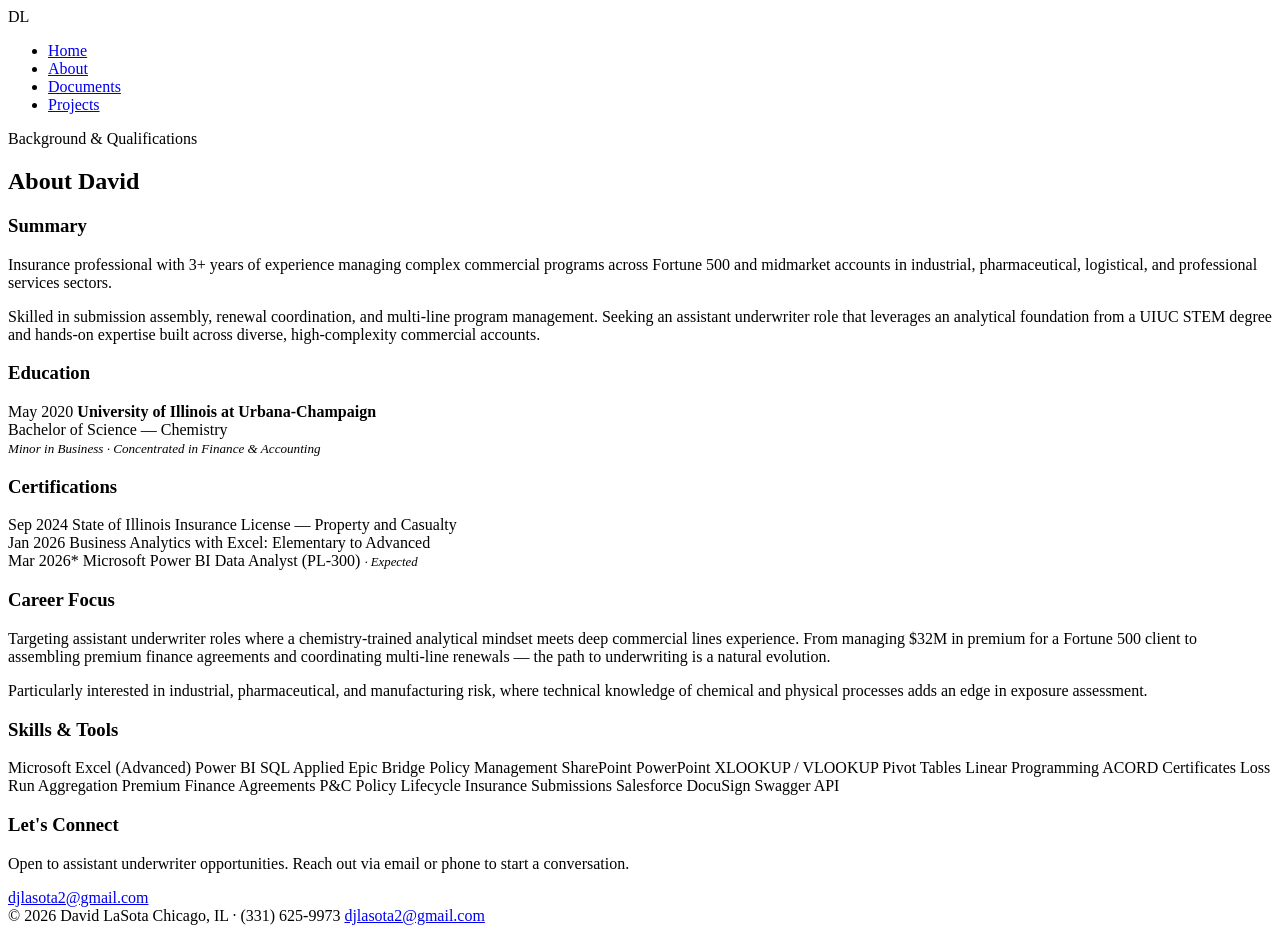
==== commit 6ed7e73e: "Added New portfolio website" ====
--- a/about.html
+++ b/about.html
@@ -2,12 +2,12 @@
 <html lang="en">
 <head>
   <meta charset="UTF-8" />
-  <meta name="viewport" content="width=device-width, initial-scale=1.0"/>
-  <title>About | David LaSota</title>
+  <meta name="viewport" content="width=device-width, initial-scale=1.0" />
+  <title>About · David LaSota</title>
   <link rel="preconnect" href="https://fonts.googleapis.com">
   <link rel="preconnect" href="https://fonts.gstatic.com" crossorigin>
-  <link href="https://fonts.googleapis.com/css2?family=Bebas+Neue&family=DM+Sans:wght@300;400;500&family=JetBrains+Mono:wght@400;500&display=swap" rel="stylesheet">
-  <link rel="stylesheet" href="style.css">
+  <link href="https://fonts.googleapis.com/css2?family=Cormorant+Garamond:ital,wght@0,300;0,400;0,600;1,300&family=DM+Mono:wght@300;400&family=DM+Sans:wght@300;400;500&display=swap" rel="stylesheet">
+  <link rel="stylesheet" href="style.css" />
 </head>
 <body>
 
@@ -16,174 +16,87 @@
     <ul class="nav-links">
       <li><a href="index.html">Home</a></li>
       <li><a href="about.html" class="active">About</a></li>
+      <li><a href="documents.html">Documents</a></li>
       <li><a href="projects.html">Projects</a></li>
-      <li><a href="documents.html">Documents</a></li>
     </ul>
-    <a href="mailto:djlasota2@gmail.com" class="nav-cta">Contact</a>
   </nav>
 
-  <!-- PAGE HERO -->
   <section class="page-hero">
-    <div class="page-hero-inner">
-      <div class="page-tag animate-in" style="animation-delay:0.1s">About Me</div>
-      <h1 class="page-title animate-in" style="animation-delay:0.2s">The Analyst<br>Behind the Work</h1>
-      <p class="page-desc animate-in" style="animation-delay:0.35s">
-        A detail-oriented Business Analyst based in Chicago, IL — focused on driving measurable
-        outcomes in healthcare and insurance through data-driven strategy and process excellence.
-      </p>
+    <p class="page-eyebrow">Background & Qualifications</p>
+    <h1 class="page-title">About David</h1>
+  </section>
+
+  <div class="about-grid">
+    <div class="about-block">
+      <h3>Summary</h3>
+      <p>Insurance professional with 3+ years of experience managing complex commercial programs across Fortune 500 and midmarket accounts in industrial, pharmaceutical, logistical, and professional services sectors.</p>
+      <p>Skilled in submission assembly, renewal coordination, and multi-line program management. Seeking an assistant underwriter role that leverages an analytical foundation from a UIUC STEM degree and hands-on expertise built across diverse, high-complexity commercial accounts.</p>
+    </div>
+    <div class="about-block">
+      <h3>Education</h3>
+      <div class="cert-row">
+        <span class="cert-date">May 2020</span>
+        <span class="cert-name"><strong>University of Illinois at Urbana-Champaign</strong><br>Bachelor of Science — Chemistry<br><em style="font-size:0.82rem; color:var(--muted)">Minor in Business · Concentrated in Finance &amp; Accounting</em></span>
+      </div>
+    </div>
+    <div class="about-block">
+      <h3>Certifications</h3>
+      <div class="cert-row">
+        <span class="cert-date">Sep 2024</span>
+        <span class="cert-name">State of Illinois Insurance License — Property and Casualty</span>
+      </div>
+      <div class="cert-row">
+        <span class="cert-date">Jan 2026</span>
+        <span class="cert-name">Business Analytics with Excel: Elementary to Advanced</span>
+      </div>
+      <div class="cert-row">
+        <span class="cert-date">Mar 2026*</span>
+        <span class="cert-name">Microsoft Power BI Data Analyst (PL-300) <em style="color:var(--muted); font-size:0.8rem">· Expected</em></span>
+      </div>
+    </div>
+    <div class="about-block">
+      <h3>Career Focus</h3>
+      <p>Targeting assistant underwriter roles where a chemistry-trained analytical mindset meets deep commercial lines experience. From managing $32M in premium for a Fortune 500 client to assembling premium finance agreements and coordinating multi-line renewals — the path to underwriting is a natural evolution.</p>
+      <p>Particularly interested in industrial, pharmaceutical, and manufacturing risk, where technical knowledge of chemical and physical processes adds an edge in exposure assessment.</p>
+    </div>
+  </div>
+
+  <section class="skills-section">
+    <h3>Skills & Tools</h3>
+    <div class="skills-grid">
+      <span class="skill-tag">Microsoft Excel (Advanced)</span>
+      <span class="skill-tag">Power BI</span>
+      <span class="skill-tag">SQL</span>
+      <span class="skill-tag">Applied Epic</span>
+      <span class="skill-tag">Bridge Policy Management</span>
+      <span class="skill-tag">SharePoint</span>
+      <span class="skill-tag">PowerPoint</span>
+      <span class="skill-tag">XLOOKUP / VLOOKUP</span>
+      <span class="skill-tag">Pivot Tables</span>
+      <span class="skill-tag">Linear Programming</span>
+      <span class="skill-tag">ACORD Certificates</span>
+      <span class="skill-tag">Loss Run Aggregation</span>
+      <span class="skill-tag">Premium Finance Agreements</span>
+      <span class="skill-tag">P&C Policy Lifecycle</span>
+      <span class="skill-tag">Insurance Submissions</span>
+      <span class="skill-tag">Salesforce</span>
+      <span class="skill-tag">DocuSign</span>
+      <span class="skill-tag">Swagger API</span>
     </div>
   </section>
 
-  <!-- ABOUT BODY -->
-  <section class="about-body">
-    <div class="about-grid">
-      <div class="about-block animate-slide" style="animation-delay:0.1s">
-        <h3>Who I Am</h3>
-        <p>
-          I'm David LaSota, a Chicago-based Business Analyst with a passion for turning
-          organizational complexity into clear, actionable strategy. My work sits at the
-          intersection of data, process design, and stakeholder communication — translating
-          what's broken into blueprints for what works.
-        </p>
-        <br>
-        <p>
-          I'm drawn to the healthcare and insurance industries because the stakes are real.
-          A faster referral process means a patient gets care sooner. A cleaner claims intake
-          workflow means fewer denied claims and more members served. That human dimension
-          makes every project matter.
-        </p>
-      </div>
-
-      <div class="about-block animate-slide" style="animation-delay:0.25s">
-        <h3>My Approach</h3>
-        <p>
-          I believe that the best requirements documentation starts with deep listening.
-          Before writing a single user story, I invest heavily in stakeholder discovery —
-          understanding not just what people say they need, but the underlying workflows
-          and pain points driving that need.
-        </p>
-        <br>
-        <p>
-          I pair structured analysis with visual storytelling: process diagrams, dashboards,
-          and gap analyses that communicate to both the C-suite and the front-line team.
-          My goal is always clarity — documents and deliverables that leave no room for
-          misinterpretation at implementation time.
-        </p>
-      </div>
-
-      <div class="about-block animate-slide" style="animation-delay:0.4s">
-        <h3>Healthcare Focus</h3>
-        <p>
-          I understand the operational realities of health systems: revenue cycle management,
-          EHR integration challenges, HIPAA compliance requirements, and the pressure to
-          improve patient experience while controlling costs. My projects are grounded in
-          Illinois-specific context — including ICD-10 standards, Illinois Medicaid (HFS),
-          and the workflows of Chicago-area health systems.
-        </p>
-      </div>
-
-      <div class="about-block animate-slide" style="animation-delay:0.55s">
-        <h3>Insurance Focus</h3>
-        <p>
-          On the insurance side, I'm versed in claims adjudication fundamentals, EDI
-          transaction sets (837/835), denial management workflows, and member eligibility
-          verification. I understand the HCSC/BCBS IL ecosystem and the operational pressures
-          facing regional insurers — from intake error rates to regulatory reporting demands.
-        </p>
-      </div>
-    </div>
-
-    <!-- SKILLS -->
-    <div class="skills-section">
-      <div class="section-label">Technical Skills</div>
-      <div class="skills-grid">
-        <div class="skill-item animate-slide" style="animation-delay:0.1s">
-          <div class="skill-name">Power BI</div>
-          <div class="skill-bar"><div class="skill-fill" style="width:88%"></div></div>
-        </div>
-        <div class="skill-item animate-slide" style="animation-delay:0.15s">
-          <div class="skill-name">SQL / PostgreSQL</div>
-          <div class="skill-bar"><div class="skill-fill" style="width:80%"></div></div>
-        </div>
-        <div class="skill-item animate-slide" style="animation-delay:0.2s">
-          <div class="skill-name">Tableau</div>
-          <div class="skill-bar"><div class="skill-fill" style="width:75%"></div></div>
-        </div>
-        <div class="skill-item animate-slide" style="animation-delay:0.25s">
-          <div class="skill-name">Jira / Agile</div>
-          <div class="skill-bar"><div class="skill-fill" style="width:85%"></div></div>
-        </div>
-        <div class="skill-item animate-slide" style="animation-delay:0.3s">
-          <div class="skill-name">Agency Management Software</div>
-          <div class="skill-bar"><div class="skill-fill" style="width:90%"></div></div>
-        </div>
-        <div class="skill-item animate-slide" style="animation-delay:0.35s">
-          <div class="skill-name">Requirements Documentation</div>
-          <div class="skill-bar"><div class="skill-fill" style="width:92%"></div></div>
-        </div>
-        <div class="skill-item animate-slide" style="animation-delay:0.4s">
-          <div class="skill-name">Microsoft Excel / VBA</div>
-          <div class="skill-bar"><div class="skill-fill" style="width:78%"></div></div>
-        </div>
-      </div>
+  <section class="contact-strip">
+    <div class="contact-inner">
+      <h3>Let's Connect</h3>
+      <p>Open to assistant underwriter opportunities. Reach out via email or phone to start a conversation.</p>
+      <a href="mailto:djlasota2@gmail.com" class="btn-primary">djlasota2@gmail.com</a>
     </div>
   </section>
 
-  <!-- CERTIFICATIONS -->
-  <section class="cert-section">
-    <div class="section-label">Certifications &amp; Education</div>
-    <div class="cert-grid">
-      <div class="cert-card animate-slide" style="animation-delay:0.1s">
-        <div class="cert-icon">🎓</div>
-        <div class="cert-info">
-          <strong>Entry Certificate in Business Analysis (ECBA)</strong>
-          <span>IIBA · In Progress</span>
-        </div>
-      </div>
-      <div class="cert-card animate-slide" style="animation-delay:0.2s">
-        <div class="cert-icon">🏥</div>
-        <div class="cert-info">
-          <strong>Healthcare IT Foundations</strong>
-          <span>CMS / AHIMA Reference Study</span>
-        </div>
-      </div>
-      <div class="cert-card animate-slide" style="animation-delay:0.3s">
-        <div class="cert-icon">📊</div>
-        <div class="cert-info">
-          <strong>Microsoft Power BI Data Analyst</strong>
-          <span>Microsoft · Certified</span>
-        </div>
-      </div>
-      <div class="cert-card animate-slide" style="animation-delay:0.4s">
-        <div class="cert-icon">🔒</div>
-        <div class="cert-info">
-          <strong>HIPAA Compliance Essentials</strong>
-          <span>HHS / OCR Self-Study</span>
-        </div>
-      </div>
-      <div class="cert-card animate-slide" style="animation-delay:0.5s">
-        <div class="cert-icon">⚡</div>
-        <div class="cert-info">
-          <strong>Agile Fundamentals</strong>
-          <span>Scrum Alliance · Scrum Master Track</span>
-        </div>
-      </div>
-      <div class="cert-card animate-slide" style="animation-delay:0.6s">
-        <div class="cert-icon">📍</div>
-        <div class="cert-info">
-          <strong>Chicago, Illinois</strong>
-          <span>Open to hybrid &amp; on-site roles</span>
-        </div>
-      </div>
-    </div>
-  </section>
-
-  <footer>
-    <span>© 2025 David LaSota</span>
-    <div class="footer-links">
-      <a href="https://linkedin.com" target="_blank">LinkedIn</a>
-      <a href="https://github.com" target="_blank">GitHub</a>
-    </div>
+  <footer class="footer">
+    <span>© 2026 David LaSota</span>
+    <span>Chicago, IL · (331) 625-9973</span>
+    <a href="mailto:djlasota2@gmail.com">djlasota2@gmail.com</a>
   </footer>
 
 </body>
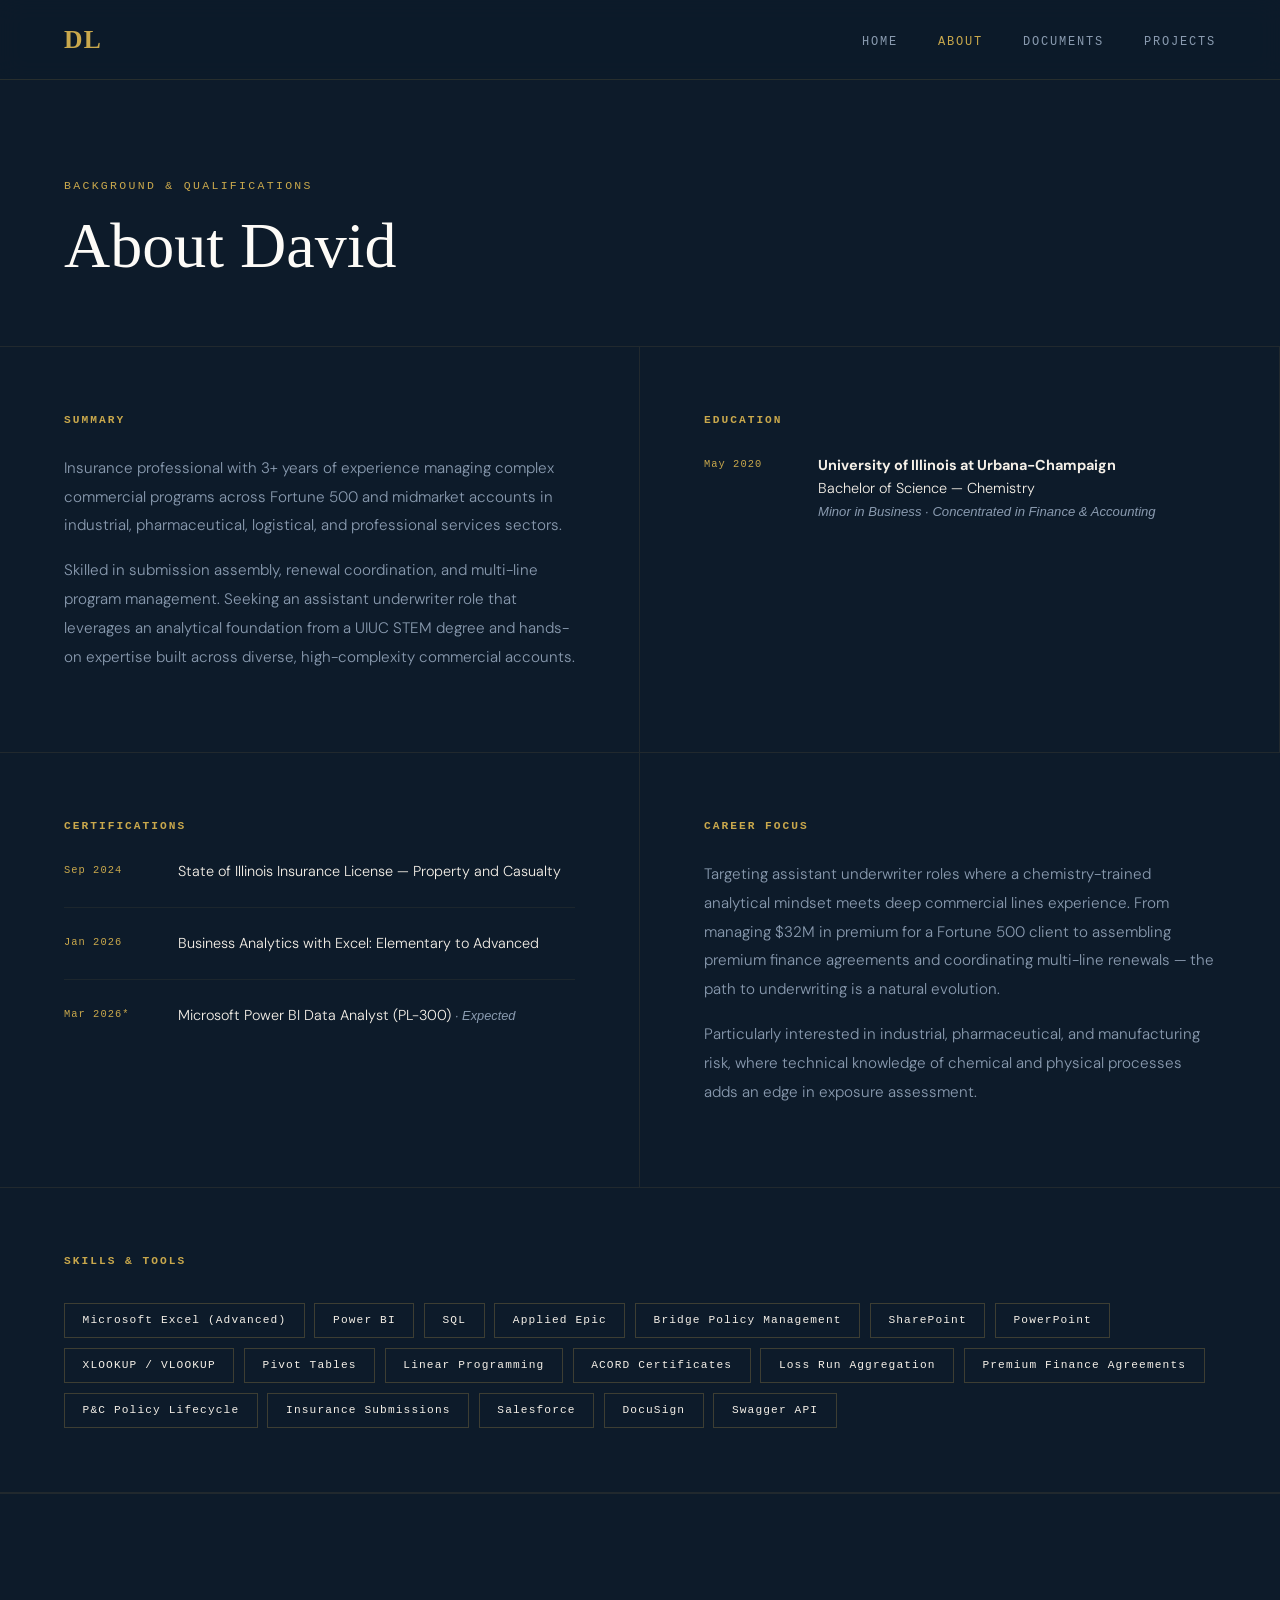
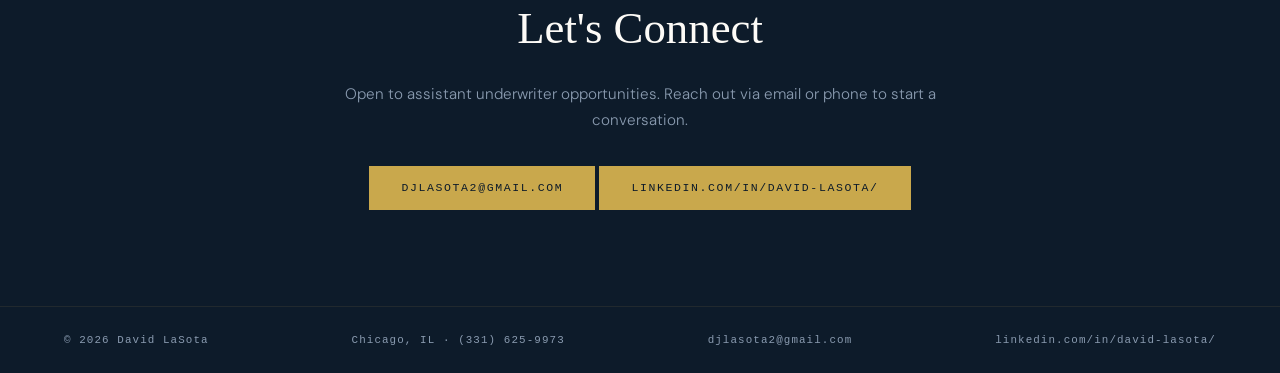
==== commit 7ffe317c: "Updated linkedin button and footer about.html" ====
--- a/about.html
+++ b/about.html
@@ -90,6 +90,7 @@
       <h3>Let's Connect</h3>
       <p>Open to assistant underwriter opportunities. Reach out via email or phone to start a conversation.</p>
       <a href="mailto:djlasota2@gmail.com" class="btn-primary">djlasota2@gmail.com</a>
+      <a href="https://www.linkedin.com/in/david-lasota/" class="btn-primary">linkedin.com/in/david-lasota/</a>
     </div>
   </section>
 
@@ -97,6 +98,7 @@
     <span>© 2026 David LaSota</span>
     <span>Chicago, IL · (331) 625-9973</span>
     <a href="mailto:djlasota2@gmail.com">djlasota2@gmail.com</a>
+     <a href="https://www.linkedin.com/in/david-lasota/">linkedin.com/in/david-lasota/</a>
   </footer>
 
 </body>
--- a/style.css
+++ b/style.css
@@ -0,0 +1,700 @@
+/* ===========================
+   RESET & BASE
+=========================== */
+*, *::before, *::after { box-sizing: border-box; margin: 0; padding: 0; }
+
+:root {
+  --navy:    #0d1b2a;
+  --ink:     #1a2e45;
+  --slate:   #2e4a65;
+  --gold:    #c9a84c;
+  --gold-lt: #e8c97a;
+  --cream:   #f5f0e8;
+  --white:   #fdfbf7;
+  --muted:   #8a9bb0;
+  --ff-serif: 'Cormorant Garamond', Georgia, serif;
+  --ff-mono:  'DM Mono', monospace;
+  --ff-sans:  'DM Sans', sans-serif;
+}
+
+html { scroll-behavior: smooth; }
+
+body {
+  background: var(--navy);
+  color: var(--cream);
+  font-family: var(--ff-sans);
+  font-weight: 300;
+  line-height: 1.7;
+  overflow-x: hidden;
+}
+
+a { color: inherit; text-decoration: none; }
+
+/* ===========================
+   NAVBAR
+=========================== */
+.navbar {
+  position: sticky;
+  top: 0;
+  z-index: 100;
+  display: flex;
+  align-items: center;
+  justify-content: space-between;
+  padding: 1.1rem 4rem;
+  background: rgba(13, 27, 42, 0.92);
+  backdrop-filter: blur(12px);
+  border-bottom: 1px solid rgba(201, 168, 76, 0.15);
+}
+
+.nav-logo {
+  font-family: var(--ff-serif);
+  font-size: 1.6rem;
+  font-weight: 600;
+  color: var(--gold);
+  letter-spacing: 0.05em;
+}
+
+.nav-links {
+  list-style: none;
+  display: flex;
+  gap: 2.5rem;
+}
+
+.nav-links a {
+  font-family: var(--ff-mono);
+  font-size: 0.75rem;
+  letter-spacing: 0.15em;
+  text-transform: uppercase;
+  color: var(--muted);
+  transition: color 0.25s;
+}
+
+.nav-links a:hover,
+.nav-links a.active { color: var(--gold); }
+
+/* ===========================
+   HERO
+=========================== */
+.hero {
+  position: relative;
+  min-height: calc(100vh - 60px);
+  display: flex;
+  flex-direction: column;
+  justify-content: center;
+  padding: 6rem 4rem 4rem;
+  overflow: hidden;
+}
+
+.hero-bg-text {
+  position: absolute;
+  top: 50%;
+  left: 50%;
+  transform: translate(-50%, -50%);
+  font-family: var(--ff-serif);
+  font-size: clamp(5rem, 14vw, 16rem);
+  font-weight: 600;
+  letter-spacing: 0.12em;
+  color: rgba(201, 168, 76, 0.04);
+  white-space: nowrap;
+  pointer-events: none;
+  user-select: none;
+}
+
+.hero-content {
+  position: relative;
+  max-width: 800px;
+  z-index: 1;
+  animation: fadeUp 0.9s ease both;
+}
+
+.hero-eyebrow {
+  font-family: var(--ff-mono);
+  font-size: 0.72rem;
+  letter-spacing: 0.2em;
+  text-transform: uppercase;
+  color: var(--gold);
+  margin-bottom: 1rem;
+}
+
+.hero-name {
+  font-family: var(--ff-serif);
+  font-size: clamp(3.5rem, 7vw, 7rem);
+  font-weight: 300;
+  line-height: 1;
+  letter-spacing: -0.01em;
+  color: var(--white);
+  margin-bottom: 0.3rem;
+}
+
+.hero-title {
+  font-family: var(--ff-serif);
+  font-size: clamp(1.3rem, 2.5vw, 2rem);
+  font-weight: 300;
+  font-style: italic;
+  color: var(--gold-lt);
+  margin-bottom: 1.5rem;
+}
+
+.hero-tagline {
+  font-size: 1rem;
+  color: var(--muted);
+  max-width: 560px;
+  margin-bottom: 2.5rem;
+  line-height: 1.8;
+}
+
+.hero-cta {
+  display: flex;
+  gap: 1.2rem;
+  flex-wrap: wrap;
+}
+
+.btn-primary {
+  display: inline-block;
+  padding: 0.75rem 2rem;
+  background: var(--gold);
+  color: var(--navy);
+  font-family: var(--ff-mono);
+  font-size: 0.72rem;
+  font-weight: 400;
+  letter-spacing: 0.14em;
+  text-transform: uppercase;
+  transition: background 0.25s, transform 0.2s;
+}
+
+.btn-primary:hover {
+  background: var(--gold-lt);
+  transform: translateY(-2px);
+}
+
+.btn-secondary {
+  display: inline-block;
+  padding: 0.75rem 2rem;
+  border: 1px solid rgba(201, 168, 76, 0.4);
+  color: var(--cream);
+  font-family: var(--ff-mono);
+  font-size: 0.72rem;
+  letter-spacing: 0.14em;
+  text-transform: uppercase;
+  transition: border-color 0.25s, color 0.25s, transform 0.2s;
+}
+
+.btn-secondary:hover {
+  border-color: var(--gold);
+  color: var(--gold);
+  transform: translateY(-2px);
+}
+
+.hero-stats {
+  position: relative;
+  z-index: 1;
+  display: flex;
+  gap: 2rem;
+  align-items: center;
+  margin-top: 5rem;
+  padding-top: 3rem;
+  border-top: 1px solid rgba(201, 168, 76, 0.15);
+  animation: fadeUp 0.9s 0.3s ease both;
+}
+
+.stat { text-align: left; }
+.stat-num {
+  display: block;
+  font-family: var(--ff-serif);
+  font-size: 2.8rem;
+  font-weight: 300;
+  color: var(--gold);
+  line-height: 1;
+}
+.stat-label {
+  font-family: var(--ff-mono);
+  font-size: 0.65rem;
+  letter-spacing: 0.12em;
+  text-transform: uppercase;
+  color: var(--muted);
+  line-height: 1.6;
+}
+.stat-divider {
+  width: 1px;
+  height: 50px;
+  background: rgba(201, 168, 76, 0.2);
+  margin: 0 1rem;
+}
+
+/* ===========================
+   PILLARS
+=========================== */
+.pillars {
+  display: grid;
+  grid-template-columns: repeat(3, 1fr);
+  gap: 0;
+  border-top: 1px solid rgba(201, 168, 76, 0.1);
+}
+
+.pillar {
+  padding: 4rem 3rem;
+  border-right: 1px solid rgba(201, 168, 76, 0.1);
+  transition: background 0.3s;
+}
+.pillar:last-child { border-right: none; }
+.pillar:hover { background: rgba(201, 168, 76, 0.03); }
+
+.pillar-icon {
+  display: block;
+  font-size: 1.4rem;
+  color: var(--gold);
+  margin-bottom: 1.2rem;
+}
+
+.pillar h3 {
+  font-family: var(--ff-serif);
+  font-size: 1.8rem;
+  font-weight: 300;
+  color: var(--white);
+  margin-bottom: 1rem;
+}
+
+.pillar p {
+  font-size: 0.9rem;
+  color: var(--muted);
+  line-height: 1.9;
+}
+
+/* ===========================
+   CONTACT STRIP
+=========================== */
+.contact-strip {
+  padding: 6rem 4rem;
+  border-top: 1px solid rgba(201, 168, 76, 0.1);
+  text-align: center;
+}
+
+.contact-inner { max-width: 600px; margin: 0 auto; }
+
+.contact-inner h3 {
+  font-family: var(--ff-serif);
+  font-size: 2.8rem;
+  font-weight: 300;
+  color: var(--white);
+  margin-bottom: 1rem;
+}
+
+.contact-inner p {
+  color: var(--muted);
+  margin-bottom: 2rem;
+  font-size: 0.95rem;
+}
+
+/* ===========================
+   FOOTER
+=========================== */
+.footer {
+  display: flex;
+  justify-content: space-between;
+  align-items: center;
+  padding: 1.5rem 4rem;
+  border-top: 1px solid rgba(201, 168, 76, 0.1);
+  font-family: var(--ff-mono);
+  font-size: 0.68rem;
+  letter-spacing: 0.1em;
+  color: var(--muted);
+}
+
+.footer a:hover { color: var(--gold); }
+
+/* ===========================
+   ABOUT PAGE
+=========================== */
+.page-hero {
+  padding: 6rem 4rem 4rem;
+  border-bottom: 1px solid rgba(201, 168, 76, 0.1);
+}
+.page-eyebrow {
+  font-family: var(--ff-mono);
+  font-size: 0.72rem;
+  letter-spacing: 0.2em;
+  text-transform: uppercase;
+  color: var(--gold);
+  margin-bottom: 1rem;
+}
+.page-title {
+  font-family: var(--ff-serif);
+  font-size: clamp(2.5rem, 5vw, 5rem);
+  font-weight: 300;
+  color: var(--white);
+  line-height: 1.1;
+}
+
+.about-grid {
+  display: grid;
+  grid-template-columns: 1fr 1fr;
+  gap: 0;
+  border-bottom: 1px solid rgba(201, 168, 76, 0.1);
+}
+
+.about-block {
+  padding: 4rem;
+  border-right: 1px solid rgba(201, 168, 76, 0.1);
+}
+.about-block:last-child { border-right: none; }
+.about-block:nth-child(3),
+.about-block:nth-child(4) {
+  border-top: 1px solid rgba(201, 168, 76, 0.1);
+}
+
+.about-block h3 {
+  font-family: var(--ff-mono);
+  font-size: 0.7rem;
+  letter-spacing: 0.18em;
+  text-transform: uppercase;
+  color: var(--gold);
+  margin-bottom: 1.5rem;
+}
+
+.about-block p {
+  color: var(--muted);
+  font-size: 0.95rem;
+  line-height: 1.9;
+  margin-bottom: 1rem;
+}
+
+/* Skills */
+.skills-section {
+  padding: 4rem;
+  border-bottom: 1px solid rgba(201, 168, 76, 0.1);
+}
+.skills-section h3 {
+  font-family: var(--ff-mono);
+  font-size: 0.7rem;
+  letter-spacing: 0.18em;
+  text-transform: uppercase;
+  color: var(--gold);
+  margin-bottom: 2rem;
+}
+.skills-grid {
+  display: flex;
+  flex-wrap: wrap;
+  gap: 0.6rem;
+}
+.skill-tag {
+  padding: 0.45rem 1.1rem;
+  border: 1px solid rgba(201, 168, 76, 0.25);
+  font-family: var(--ff-mono);
+  font-size: 0.7rem;
+  letter-spacing: 0.1em;
+  color: var(--cream);
+  transition: border-color 0.2s, color 0.2s;
+}
+.skill-tag:hover {
+  border-color: var(--gold);
+  color: var(--gold);
+}
+
+/* Certs */
+.cert-row {
+  display: flex;
+  align-items: flex-start;
+  gap: 1.5rem;
+  margin-bottom: 1.5rem;
+  padding-bottom: 1.5rem;
+  border-bottom: 1px solid rgba(201, 168, 76, 0.08);
+}
+.cert-row:last-child { border-bottom: none; margin-bottom: 0; }
+.cert-date {
+  font-family: var(--ff-mono);
+  font-size: 0.65rem;
+  color: var(--gold);
+  letter-spacing: 0.1em;
+  min-width: 90px;
+  padding-top: 2px;
+}
+.cert-name {
+  font-size: 0.9rem;
+  color: var(--cream);
+  line-height: 1.6;
+}
+
+/* ===========================
+   DOCUMENTS PAGE
+=========================== */
+.docs-layout {
+  display: grid;
+  grid-template-columns: 1fr 1fr;
+  min-height: calc(100vh - 160px);
+  border-top: 1px solid rgba(201, 168, 76, 0.1);
+}
+
+.doc-panel {
+  padding: 3.5rem 4rem;
+  border-right: 1px solid rgba(201, 168, 76, 0.1);
+}
+.doc-panel:last-child { border-right: none; }
+
+.doc-panel-label {
+  font-family: var(--ff-mono);
+  font-size: 0.7rem;
+  letter-spacing: 0.18em;
+  text-transform: uppercase;
+  color: var(--gold);
+  margin-bottom: 2rem;
+  display: flex;
+  align-items: center;
+  gap: 0.8rem;
+}
+.doc-panel-label::after {
+  content: '';
+  flex: 1;
+  height: 1px;
+  background: rgba(201, 168, 76, 0.2);
+}
+
+/* Resume display */
+.resume-content { font-size: 0.82rem; line-height: 1.75; }
+
+.resume-header-name {
+  font-family: var(--ff-serif);
+  font-size: 2rem;
+  font-weight: 300;
+  color: var(--white);
+  margin-bottom: 0.3rem;
+}
+.resume-contact {
+  font-family: var(--ff-mono);
+  font-size: 0.65rem;
+  letter-spacing: 0.1em;
+  color: var(--gold);
+  margin-bottom: 2rem;
+}
+
+.resume-section {
+  margin-bottom: 2rem;
+}
+.resume-section-title {
+  font-family: var(--ff-mono);
+  font-size: 0.65rem;
+  letter-spacing: 0.18em;
+  text-transform: uppercase;
+  color: var(--gold);
+  border-bottom: 1px solid rgba(201, 168, 76, 0.2);
+  padding-bottom: 0.4rem;
+  margin-bottom: 1rem;
+}
+.resume-entry { margin-bottom: 1.2rem; }
+.resume-entry-header {
+  display: flex;
+  justify-content: space-between;
+  align-items: baseline;
+  margin-bottom: 0.2rem;
+}
+.resume-company {
+  font-weight: 500;
+  color: var(--cream);
+  font-size: 0.85rem;
+}
+.resume-date {
+  font-family: var(--ff-mono);
+  font-size: 0.62rem;
+  color: var(--muted);
+  letter-spacing: 0.08em;
+}
+.resume-role {
+  font-style: italic;
+  color: var(--gold-lt);
+  font-size: 0.8rem;
+  margin-bottom: 0.5rem;
+}
+.resume-bullets {
+  list-style: none;
+  padding: 0;
+}
+.resume-bullets li {
+  position: relative;
+  padding-left: 1.1rem;
+  color: var(--muted);
+  margin-bottom: 0.35rem;
+  font-size: 0.8rem;
+  line-height: 1.65;
+}
+.resume-bullets li::before {
+  content: '—';
+  position: absolute;
+  left: 0;
+  color: var(--gold);
+  font-size: 0.7rem;
+}
+.resume-sub-bullets {
+  list-style: none;
+  padding: 0 0 0 1.2rem;
+  margin-top: 0.3rem;
+}
+.resume-sub-bullets li {
+  position: relative;
+  padding-left: 1rem;
+  color: var(--muted);
+  margin-bottom: 0.3rem;
+  font-size: 0.77rem;
+  line-height: 1.6;
+}
+.resume-sub-bullets li::before {
+  content: '·';
+  position: absolute;
+  left: 0;
+  color: var(--gold);
+}
+
+/* Cover letter panel */
+.cover-label-hint {
+  font-size: 0.78rem;
+  color: var(--muted);
+  margin-bottom: 1.5rem;
+  line-height: 1.7;
+}
+
+.cover-letter-area {
+  width: 100%;
+  min-height: 600px;
+  background: rgba(255,255,255,0.03);
+  border: 1px solid rgba(201, 168, 76, 0.2);
+  color: var(--cream);
+  font-family: var(--ff-sans);
+  font-size: 0.88rem;
+  line-height: 1.8;
+  padding: 1.5rem;
+  resize: vertical;
+  outline: none;
+  transition: border-color 0.25s;
+}
+
+.cover-letter-area:focus {
+  border-color: var(--gold);
+}
+
+.cover-letter-area::placeholder {
+  color: rgba(138, 155, 176, 0.5);
+  font-style: italic;
+}
+
+.cover-actions {
+  margin-top: 1rem;
+  display: flex;
+  gap: 1rem;
+}
+
+/* ===========================
+   PROJECTS PAGE
+=========================== */
+.projects-grid {
+  display: grid;
+  grid-template-columns: repeat(3, 1fr);
+  gap: 0;
+  border-top: 1px solid rgba(201, 168, 76, 0.1);
+}
+
+.project-card {
+  padding: 3rem;
+  border-right: 1px solid rgba(201, 168, 76, 0.1);
+  border-bottom: 1px solid rgba(201, 168, 76, 0.1);
+  transition: background 0.3s;
+}
+.project-card:nth-child(3n) { border-right: none; }
+.project-card:hover { background: rgba(201, 168, 76, 0.03); }
+
+.project-coming {
+  text-align: center;
+  padding: 8rem 4rem;
+  grid-column: 1 / -1;
+}
+
+.project-coming-icon {
+  font-family: var(--ff-serif);
+  font-size: 5rem;
+  color: rgba(201, 168, 76, 0.2);
+  margin-bottom: 1.5rem;
+}
+.project-coming h3 {
+  font-family: var(--ff-serif);
+  font-size: 2rem;
+  font-weight: 300;
+  color: var(--muted);
+  margin-bottom: 0.8rem;
+}
+.project-coming p {
+  color: rgba(138, 155, 176, 0.6);
+  font-size: 0.88rem;
+}
+
+.project-card-num {
+  font-family: var(--ff-mono);
+  font-size: 0.65rem;
+  color: var(--gold);
+  letter-spacing: 0.15em;
+  margin-bottom: 1.2rem;
+}
+.project-card-title {
+  font-family: var(--ff-serif);
+  font-size: 1.4rem;
+  font-weight: 300;
+  color: var(--white);
+  margin-bottom: 0.8rem;
+}
+.project-card-desc {
+  font-size: 0.82rem;
+  color: var(--muted);
+  line-height: 1.8;
+  margin-bottom: 1.5rem;
+}
+.project-card-tags {
+  display: flex;
+  flex-wrap: wrap;
+  gap: 0.4rem;
+}
+.project-tag {
+  padding: 0.3rem 0.75rem;
+  border: 1px solid rgba(201, 168, 76, 0.2);
+  font-family: var(--ff-mono);
+  font-size: 0.6rem;
+  letter-spacing: 0.1em;
+  color: var(--muted);
+}
+.project-card-link {
+  display: inline-block;
+  margin-top: 1.2rem;
+  font-family: var(--ff-mono);
+  font-size: 0.65rem;
+  letter-spacing: 0.12em;
+  text-transform: uppercase;
+  color: var(--gold);
+  border-bottom: 1px solid transparent;
+  transition: border-color 0.2s;
+}
+.project-card-link:hover { border-color: var(--gold); }
+
+/* ===========================
+   ANIMATIONS
+=========================== */
+@keyframes fadeUp {
+  from { opacity: 0; transform: translateY(24px); }
+  to   { opacity: 1; transform: translateY(0); }
+}
+
+/* ===========================
+   RESPONSIVE
+=========================== */
+@media (max-width: 900px) {
+  .navbar { padding: 1rem 1.5rem; }
+  .hero { padding: 4rem 1.5rem 3rem; }
+  .hero-stats { flex-direction: column; gap: 1.5rem; }
+  .stat-divider { display: none; }
+  .pillars { grid-template-columns: 1fr; }
+  .pillar { border-right: none; border-bottom: 1px solid rgba(201,168,76,0.1); }
+  .about-grid { grid-template-columns: 1fr; }
+  .about-block { border-right: none; }
+  .docs-layout { grid-template-columns: 1fr; }
+  .doc-panel { border-right: none; padding: 2.5rem 1.5rem; }
+  .projects-grid { grid-template-columns: 1fr; }
+  .project-card { border-right: none; }
+  .footer { flex-direction: column; gap: 0.5rem; text-align: center; padding: 1.5rem; }
+  .contact-strip { padding: 4rem 1.5rem; }
+  .skills-section { padding: 2.5rem 1.5rem; }
+  .page-hero { padding: 4rem 1.5rem 2rem; }
+}
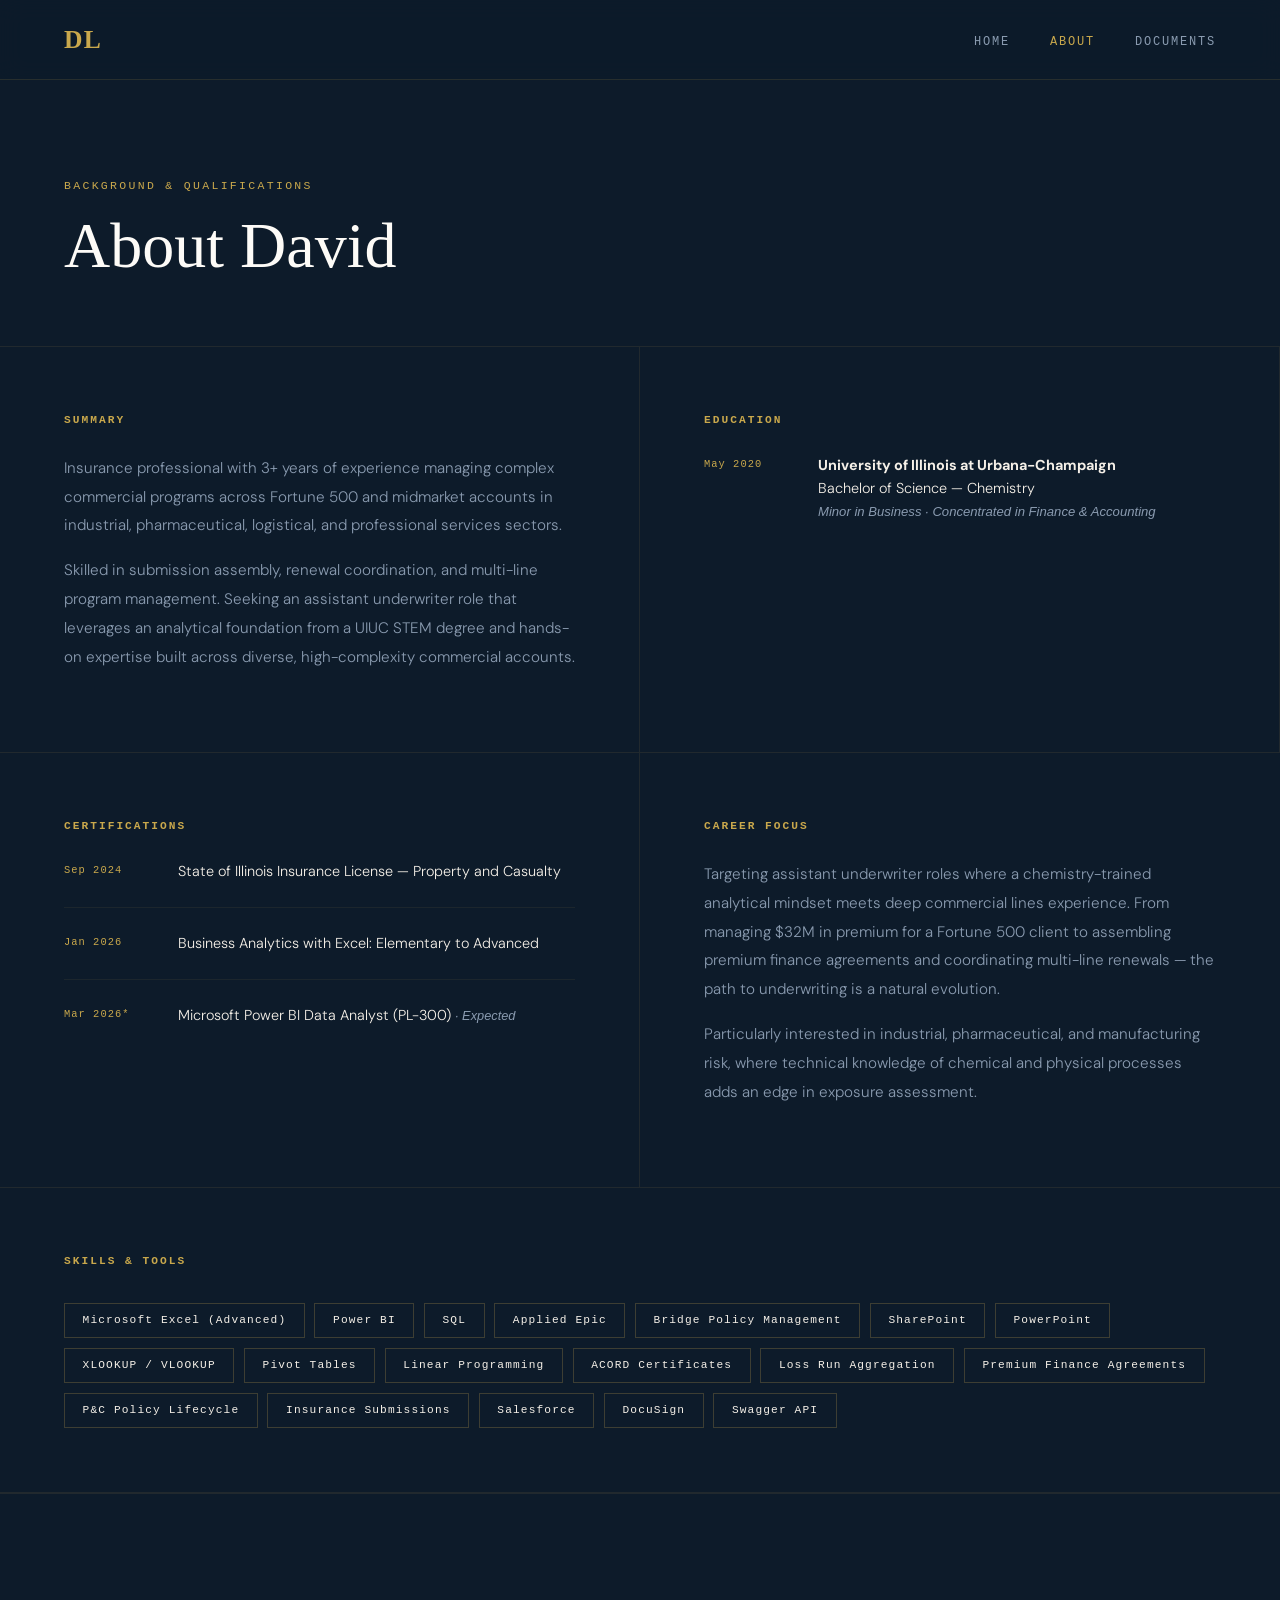
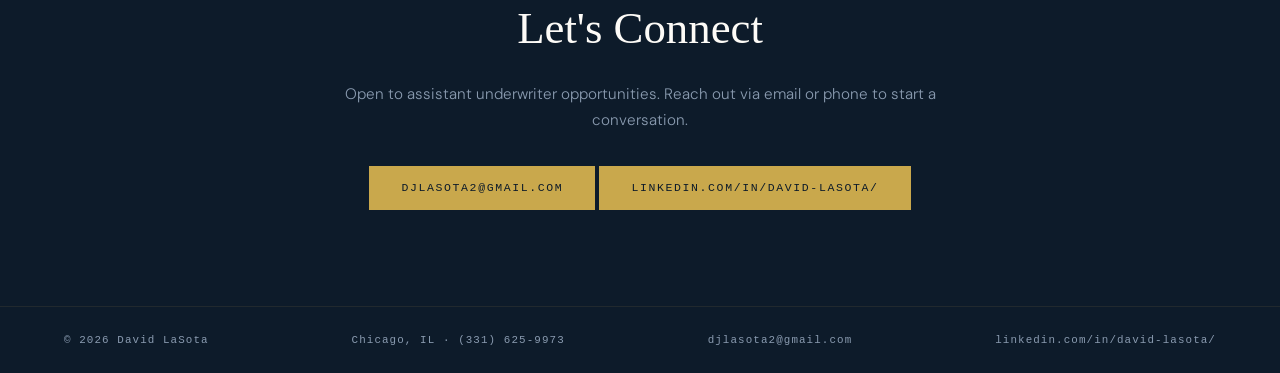
==== commit ccf2d12f: "deleted projects link about.html" ====
--- a/about.html
+++ b/about.html
@@ -17,7 +17,6 @@
       <li><a href="index.html">Home</a></li>
       <li><a href="about.html" class="active">About</a></li>
       <li><a href="documents.html">Documents</a></li>
-      <li><a href="projects.html">Projects</a></li>
     </ul>
   </nav>
 
